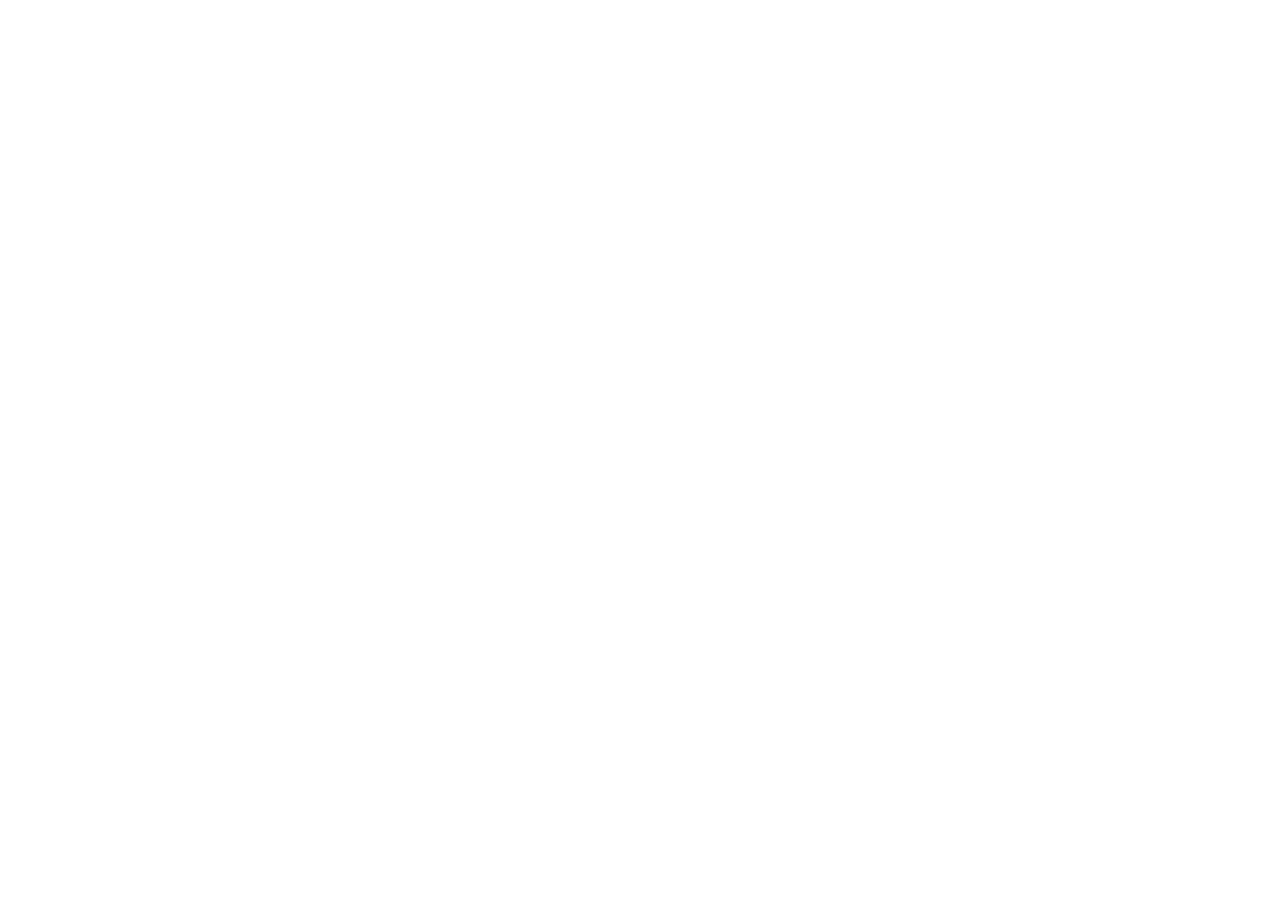
==== index.html @ 93000f50 "init project命令" ====
<!DOCTYPE html>
<html lang="en">
<head>
    <meta charset="UTF-8">
    <meta name="viewport" content="width=device-width, initial-scale=1.0">
    <title>Document</title>
</head>
<body>
    
</body>
</html>
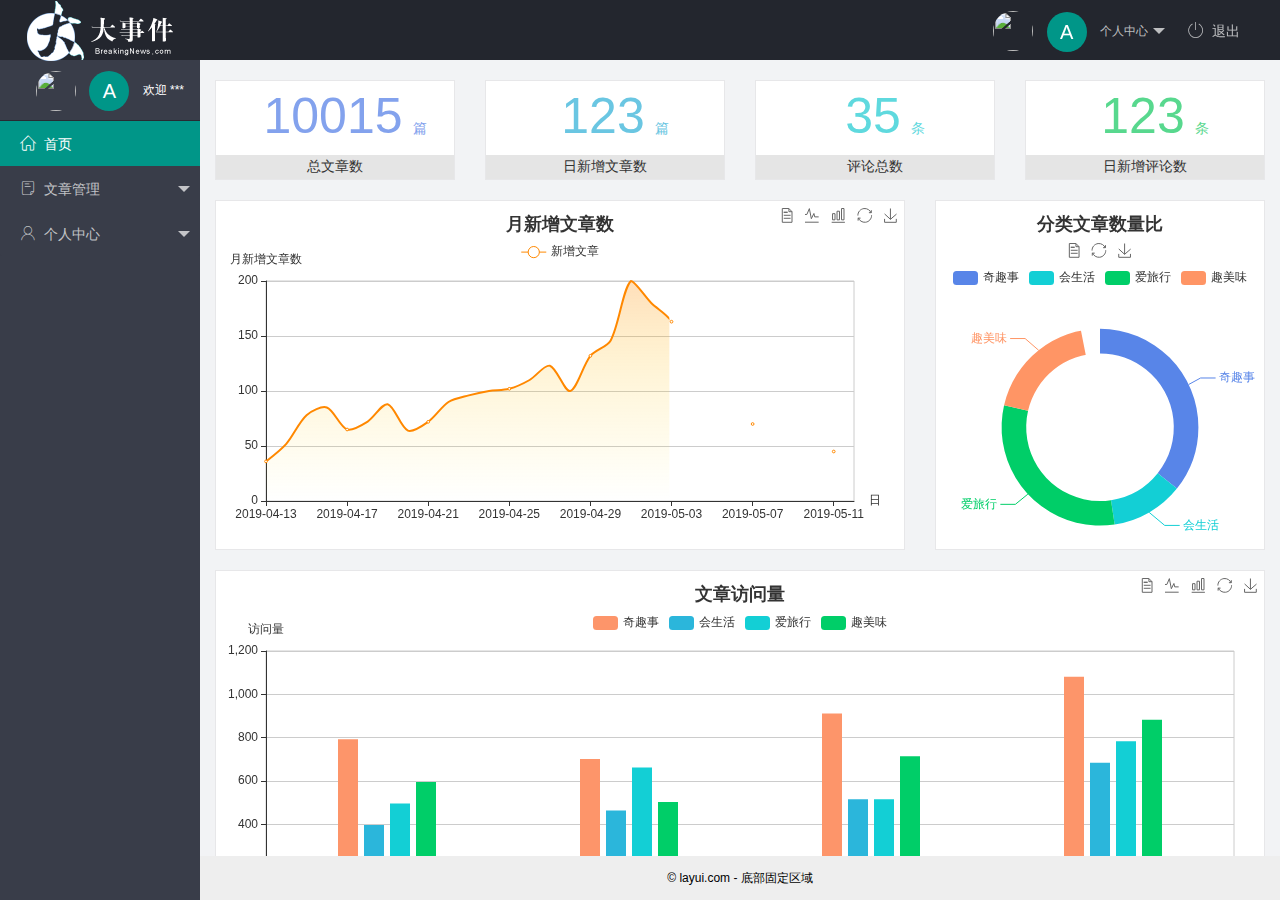
==== commit 076039d3: "更改了login中的jquery引入顺序,完成了后台首页的数据渲染" ====
--- a/index.html
+++ b/index.html
@@ -1,11 +1,94 @@
 <!DOCTYPE html>
 <html lang="en">
+
 <head>
     <meta charset="UTF-8">
     <meta name="viewport" content="width=device-width, initial-scale=1.0">
-    <title>Document</title>
+    <title>后台主页</title>
+    <!-- 导入layui的样式表 -->
+    <link rel="stylesheet" href="/assets/lib/layui/css/layui.css">
+    <!-- 导入字体图标库 -->
+    <link rel="stylesheet" href="/assets/fonts/iconfont.css">
+    <!-- 导入自己的css样式表 -->
+    <link rel="stylesheet" href="/assets/css/index.css">
 </head>
-<body>
-    
+
+<body class="layui-layout-body">
+    <div class="layui-layout layui-layout-admin">
+        <div class="layui-header">
+            <div class="layui-logo">
+                <img src="/assets/images/logo.png" alt="">
+            </div>
+            <!-- 头部区域（可配合layui已有的水平导航） -->
+            <ul class="layui-nav layui-layout-right">
+                <li class="layui-nav-item">
+                    <a href="javascript:;" class="userinfo">
+                        <img src="http://t.cn/RCzsdCq" class="layui-nav-img" >
+                        <span class="text-avatar">A</span>
+                        个人中心
+                    </a>
+                    <dl class="layui-nav-child">
+                        <dd><a href="">基本资料</a></dd>
+                        <dd><a href="">更换头像</a></dd>
+                        <dd><a href="">重置密码</a></dd>
+                    </dl>
+                </li>
+
+                <li class="layui-nav-item"><a href="javascript:;" id="btnLogout"><span class="iconfont icon-tuichu"></span>退出</a></li>
+            </ul>
+        </div>
+
+        <div class="layui-side layui-bg-black">
+            <div class="layui-side-scroll">
+                <div class="userinfo">
+                    <img src="http://t.cn/RCzsdCq" class="layui-nav-img" >
+                    <span class="text-avatar">A</span>  
+                    <span id="welcome">欢迎 ***</span>
+                    
+                </div>
+                <!-- 左侧导航区域（可配合layui已有的垂直导航） -->
+                <ul class="layui-nav layui-nav-tree" lay-filter="test" lay-shrink="all">
+                    <li class="layui-nav-item layui-this">
+                        <a href="/home/dashboard.html" target="fm"><span class="iconfont icon-home"></span>首页</a>
+                    </li>
+                    <li class="layui-nav-item">
+                        <a class="" href="javascript:;"><span class="iconfont icon-16"></span>文章管理</a>
+                        <dl class="layui-nav-child">
+                            <dd><a href="javascript:;"><i class="layui-icon layui-icon-app"></i>文章类别</a></dd>
+                            <dd><a href="javascript:;"><i class="layui-icon layui-icon-app"></i>文章列表</a></dd>
+                            <dd><a href="javascript:;"><i class="layui-icon layui-icon-app"></i>发布文章</a></dd>
+                        </dl>
+                    </li>
+                    <li class="layui-nav-item">
+                        <a href="javascript:;"><span class="iconfont icon-user"></span>个人中心</a>
+                        <dl class="layui-nav-child">
+                            <dd><a href="javascript:;"><i class="layui-icon layui-icon-app"></i>基本资料</a></dd>
+                            <dd><a href="javascript:;"><i class="layui-icon layui-icon-app"></i>更换头像</a></dd>
+                            <dd><a href="javascript:;"><i class="layui-icon layui-icon-app"></i>重置密码</a></dd>
+                        </dl>
+                    </li>
+                </ul>
+            </div>
+        </div>
+
+        <div class="layui-body">
+            <!-- 内容主体区域 -->
+            <iframe name="fm" src="/home/dashboard.html" frameborder="0"></iframe>
+        </div>
+
+        <div class="layui-footer">
+            <!-- 底部固定区域 -->
+            © layui.com - 底部固定区域
+        </div>
+    </div> 
+    <!-- 导入jQuery文件 -->
+    <script src="/assets/lib/jquery.js"></script>
+    <!-- 导入layui.js文件 -->
+    <script src="/assets/lib/layui/layui.all.js"></script>
+    <!-- 导入baseAPI.js -->
+    <script src="/assets/js/baseAPI.js"></script>
+    <!-- 导入自己的js文件 -->
+    <script src="/assets/js/index.js"></script>
 </body>
+
 </html>--- a/assets/lib/layui/css/layui.css
+++ b/assets/lib/layui/css/layui.css
@@ -0,0 +1,2 @@
+/** layui-v2.5.5 MIT License By https://www.layui.com */
+ .layui-inline,img{display:inline-block;vertical-align:middle}h1,h2,h3,h4,h5,h6{font-weight:400}.layui-edge,.layui-header,.layui-inline,.layui-main{position:relative}.layui-body,.layui-edge,.layui-elip{overflow:hidden}.layui-btn,.layui-edge,.layui-inline,img{vertical-align:middle}.layui-btn,.layui-disabled,.layui-icon,.layui-unselect{-moz-user-select:none;-webkit-user-select:none;-ms-user-select:none}.layui-elip,.layui-form-checkbox span,.layui-form-pane .layui-form-label{text-overflow:ellipsis;white-space:nowrap}.layui-breadcrumb,.layui-tree-btnGroup{visibility:hidden}blockquote,body,button,dd,div,dl,dt,form,h1,h2,h3,h4,h5,h6,input,li,ol,p,pre,td,textarea,th,ul{margin:0;padding:0;-webkit-tap-highlight-color:rgba(0,0,0,0)}a:active,a:hover{outline:0}img{border:none}li{list-style:none}table{border-collapse:collapse;border-spacing:0}h4,h5,h6{font-size:100%}button,input,optgroup,option,select,textarea{font-family:inherit;font-size:inherit;font-style:inherit;font-weight:inherit;outline:0}pre{white-space:pre-wrap;white-space:-moz-pre-wrap;white-space:-pre-wrap;white-space:-o-pre-wrap;word-wrap:break-word}body{line-height:24px;font:14px Helvetica Neue,Helvetica,PingFang SC,Tahoma,Arial,sans-serif}hr{height:1px;margin:10px 0;border:0;clear:both}a{color:#333;text-decoration:none}a:hover{color:#777}a cite{font-style:normal;*cursor:pointer}.layui-border-box,.layui-border-box *{box-sizing:border-box}.layui-box,.layui-box *{box-sizing:content-box}.layui-clear{clear:both;*zoom:1}.layui-clear:after{content:'\20';clear:both;*zoom:1;display:block;height:0}.layui-inline{*display:inline;*zoom:1}.layui-edge{display:inline-block;width:0;height:0;border-width:6px;border-style:dashed;border-color:transparent}.layui-edge-top{top:-4px;border-bottom-color:#999;border-bottom-style:solid}.layui-edge-right{border-left-color:#999;border-left-style:solid}.layui-edge-bottom{top:2px;border-top-color:#999;border-top-style:solid}.layui-edge-left{border-right-color:#999;border-right-style:solid}.layui-disabled,.layui-disabled:hover{color:#d2d2d2!important;cursor:not-allowed!important}.layui-circle{border-radius:100%}.layui-show{display:block!important}.layui-hide{display:none!important}@font-face{font-family:layui-icon;src:url(../font/iconfont.eot?v=250);src:url(../font/iconfont.eot?v=250#iefix) format('embedded-opentype'),url(../font/iconfont.woff2?v=250) format('woff2'),url(../font/iconfont.woff?v=250) format('woff'),url(../font/iconfont.ttf?v=250) format('truetype'),url(../font/iconfont.svg?v=250#layui-icon) format('svg')}.layui-icon{font-family:layui-icon!important;font-size:16px;font-style:normal;-webkit-font-smoothing:antialiased;-moz-osx-font-smoothing:grayscale}.layui-icon-reply-fill:before{content:"\e611"}.layui-icon-set-fill:before{content:"\e614"}.layui-icon-menu-fill:before{content:"\e60f"}.layui-icon-search:before{content:"\e615"}.layui-icon-share:before{content:"\e641"}.layui-icon-set-sm:before{content:"\e620"}.layui-icon-engine:before{content:"\e628"}.layui-icon-close:before{content:"\1006"}.layui-icon-close-fill:before{content:"\1007"}.layui-icon-chart-screen:before{content:"\e629"}.layui-icon-star:before{content:"\e600"}.layui-icon-circle-dot:before{content:"\e617"}.layui-icon-chat:before{content:"\e606"}.layui-icon-release:before{content:"\e609"}.layui-icon-list:before{content:"\e60a"}.layui-icon-chart:before{content:"\e62c"}.layui-icon-ok-circle:before{content:"\1005"}.layui-icon-layim-theme:before{content:"\e61b"}.layui-icon-table:before{content:"\e62d"}.layui-icon-right:before{content:"\e602"}.layui-icon-left:before{content:"\e603"}.layui-icon-cart-simple:before{content:"\e698"}.layui-icon-face-cry:before{content:"\e69c"}.layui-icon-face-smile:before{content:"\e6af"}.layui-icon-survey:before{content:"\e6b2"}.layui-icon-tree:before{content:"\e62e"}.layui-icon-upload-circle:before{content:"\e62f"}.layui-icon-add-circle:before{content:"\e61f"}.layui-icon-download-circle:before{content:"\e601"}.layui-icon-templeate-1:before{content:"\e630"}.layui-icon-util:before{content:"\e631"}.layui-icon-face-surprised:before{content:"\e664"}.layui-icon-edit:before{content:"\e642"}.layui-icon-speaker:before{content:"\e645"}.layui-icon-down:before{content:"\e61a"}.layui-icon-file:before{content:"\e621"}.layui-icon-layouts:before{content:"\e632"}.layui-icon-rate-half:before{content:"\e6c9"}.layui-icon-add-circle-fine:before{content:"\e608"}.layui-icon-prev-circle:before{content:"\e633"}.layui-icon-read:before{content:"\e705"}.layui-icon-404:before{content:"\e61c"}.layui-icon-carousel:before{content:"\e634"}.layui-icon-help:before{content:"\e607"}.layui-icon-code-circle:before{content:"\e635"}.layui-icon-water:before{content:"\e636"}.layui-icon-username:before{content:"\e66f"}.layui-icon-find-fill:before{content:"\e670"}.layui-icon-about:before{content:"\e60b"}.layui-icon-location:before{content:"\e715"}.layui-icon-up:before{content:"\e619"}.layui-icon-pause:before{content:"\e651"}.layui-icon-date:before{content:"\e637"}.layui-icon-layim-uploadfile:before{content:"\e61d"}.layui-icon-delete:before{content:"\e640"}.layui-icon-play:before{content:"\e652"}.layui-icon-top:before{content:"\e604"}.layui-icon-friends:before{content:"\e612"}.layui-icon-refresh-3:before{content:"\e9aa"}.layui-icon-ok:before{content:"\e605"}.layui-icon-layer:before{content:"\e638"}.layui-icon-face-smile-fine:before{content:"\e60c"}.layui-icon-dollar:before{content:"\e659"}.layui-icon-group:before{content:"\e613"}.layui-icon-layim-download:before{content:"\e61e"}.layui-icon-picture-fine:before{content:"\e60d"}.layui-icon-link:before{content:"\e64c"}.layui-icon-diamond:before{content:"\e735"}.layui-icon-log:before{content:"\e60e"}.layui-icon-rate-solid:before{content:"\e67a"}.layui-icon-fonts-del:before{content:"\e64f"}.layui-icon-unlink:before{content:"\e64d"}.layui-icon-fonts-clear:before{content:"\e639"}.layui-icon-triangle-r:before{content:"\e623"}.layui-icon-circle:before{content:"\e63f"}.layui-icon-radio:before{content:"\e643"}.layui-icon-align-center:before{content:"\e647"}.layui-icon-align-right:before{content:"\e648"}.layui-icon-align-left:before{content:"\e649"}.layui-icon-loading-1:before{content:"\e63e"}.layui-icon-return:before{content:"\e65c"}.layui-icon-fonts-strong:before{content:"\e62b"}.layui-icon-upload:before{content:"\e67c"}.layui-icon-dialogue:before{content:"\e63a"}.layui-icon-video:before{content:"\e6ed"}.layui-icon-headset:before{content:"\e6fc"}.layui-icon-cellphone-fine:before{content:"\e63b"}.layui-icon-add-1:before{content:"\e654"}.layui-icon-face-smile-b:before{content:"\e650"}.layui-icon-fonts-html:before{content:"\e64b"}.layui-icon-form:before{content:"\e63c"}.layui-icon-cart:before{content:"\e657"}.layui-icon-camera-fill:before{content:"\e65d"}.layui-icon-tabs:before{content:"\e62a"}.layui-icon-fonts-code:before{content:"\e64e"}.layui-icon-fire:before{content:"\e756"}.layui-icon-set:before{content:"\e716"}.layui-icon-fonts-u:before{content:"\e646"}.layui-icon-triangle-d:before{content:"\e625"}.layui-icon-tips:before{content:"\e702"}.layui-icon-picture:before{content:"\e64a"}.layui-icon-more-vertical:before{content:"\e671"}.layui-icon-flag:before{content:"\e66c"}.layui-icon-loading:before{content:"\e63d"}.layui-icon-fonts-i:before{content:"\e644"}.layui-icon-refresh-1:before{content:"\e666"}.layui-icon-rmb:before{content:"\e65e"}.layui-icon-home:before{content:"\e68e"}.layui-icon-user:before{content:"\e770"}.layui-icon-notice:before{content:"\e667"}.layui-icon-login-weibo:before{content:"\e675"}.layui-icon-voice:before{content:"\e688"}.layui-icon-upload-drag:before{content:"\e681"}.layui-icon-login-qq:before{content:"\e676"}.layui-icon-snowflake:before{content:"\e6b1"}.layui-icon-file-b:before{content:"\e655"}.layui-icon-template:before{content:"\e663"}.layui-icon-auz:before{content:"\e672"}.layui-icon-console:before{content:"\e665"}.layui-icon-app:before{content:"\e653"}.layui-icon-prev:before{content:"\e65a"}.layui-icon-website:before{content:"\e7ae"}.layui-icon-next:before{content:"\e65b"}.layui-icon-component:before{content:"\e857"}.layui-icon-more:before{content:"\e65f"}.layui-icon-login-wechat:before{content:"\e677"}.layui-icon-shrink-right:before{content:"\e668"}.layui-icon-spread-left:before{content:"\e66b"}.layui-icon-camera:before{content:"\e660"}.layui-icon-note:before{content:"\e66e"}.layui-icon-refresh:before{content:"\e669"}.layui-icon-female:before{content:"\e661"}.layui-icon-male:before{content:"\e662"}.layui-icon-password:before{content:"\e673"}.layui-icon-senior:before{content:"\e674"}.layui-icon-theme:before{content:"\e66a"}.layui-icon-tread:before{content:"\e6c5"}.layui-icon-praise:before{content:"\e6c6"}.layui-icon-star-fill:before{content:"\e658"}.layui-icon-rate:before{content:"\e67b"}.layui-icon-template-1:before{content:"\e656"}.layui-icon-vercode:before{content:"\e679"}.layui-icon-cellphone:before{content:"\e678"}.layui-icon-screen-full:before{content:"\e622"}.layui-icon-screen-restore:before{content:"\e758"}.layui-icon-cols:before{content:"\e610"}.layui-icon-export:before{content:"\e67d"}.layui-icon-print:before{content:"\e66d"}.layui-icon-slider:before{content:"\e714"}.layui-icon-addition:before{content:"\e624"}.layui-icon-subtraction:before{content:"\e67e"}.layui-icon-service:before{content:"\e626"}.layui-icon-transfer:before{content:"\e691"}.layui-main{width:1140px;margin:0 auto}.layui-header{z-index:1000;height:60px}.layui-header a:hover{transition:all .5s;-webkit-transition:all .5s}.layui-side{position:fixed;left:0;top:0;bottom:0;z-index:999;width:200px;overflow-x:hidden}.layui-side-scroll{position:relative;width:220px;height:100%;overflow-x:hidden}.layui-body{position:absolute;left:200px;right:0;top:0;bottom:0;z-index:998;width:auto;overflow-y:auto;box-sizing:border-box}.layui-layout-body{overflow:hidden}.layui-layout-admin .layui-header{background-color:#23262E}.layui-layout-admin .layui-side{top:60px;width:200px;overflow-x:hidden}.layui-layout-admin .layui-body{position:fixed;top:60px;bottom:44px}.layui-layout-admin .layui-main{width:auto;margin:0 15px}.layui-layout-admin .layui-footer{position:fixed;left:200px;right:0;bottom:0;height:44px;line-height:44px;padding:0 15px;background-color:#eee}.layui-layout-admin .layui-logo{position:absolute;left:0;top:0;width:200px;height:100%;line-height:60px;text-align:center;color:#009688;font-size:16px}.layui-layout-admin .layui-header .layui-nav{background:0 0}.layui-layout-left{position:absolute!important;left:200px;top:0}.layui-layout-right{position:absolute!important;right:0;top:0}.layui-container{position:relative;margin:0 auto;padding:0 15px;box-sizing:border-box}.layui-fluid{position:relative;margin:0 auto;padding:0 15px}.layui-row:after,.layui-row:before{content:'';display:block;clear:both}.layui-col-lg1,.layui-col-lg10,.layui-col-lg11,.layui-col-lg12,.layui-col-lg2,.layui-col-lg3,.layui-col-lg4,.layui-col-lg5,.layui-col-lg6,.layui-col-lg7,.layui-col-lg8,.layui-col-lg9,.layui-col-md1,.layui-col-md10,.layui-col-md11,.layui-col-md12,.layui-col-md2,.layui-col-md3,.layui-col-md4,.layui-col-md5,.layui-col-md6,.layui-col-md7,.layui-col-md8,.layui-col-md9,.layui-col-sm1,.layui-col-sm10,.layui-col-sm11,.layui-col-sm12,.layui-col-sm2,.layui-col-sm3,.layui-col-sm4,.layui-col-sm5,.layui-col-sm6,.layui-col-sm7,.layui-col-sm8,.layui-col-sm9,.layui-col-xs1,.layui-col-xs10,.layui-col-xs11,.layui-col-xs12,.layui-col-xs2,.layui-col-xs3,.layui-col-xs4,.layui-col-xs5,.layui-col-xs6,.layui-col-xs7,.layui-col-xs8,.layui-col-xs9{position:relative;display:block;box-sizing:border-box}.layui-col-xs1,.layui-col-xs10,.layui-col-xs11,.layui-col-xs12,.layui-col-xs2,.layui-col-xs3,.layui-col-xs4,.layui-col-xs5,.layui-col-xs6,.layui-col-xs7,.layui-col-xs8,.layui-col-xs9{float:left}.layui-col-xs1{width:8.33333333%}.layui-col-xs2{width:16.66666667%}.layui-col-xs3{width:25%}.layui-col-xs4{width:33.33333333%}.layui-col-xs5{width:41.66666667%}.layui-col-xs6{width:50%}.layui-col-xs7{width:58.33333333%}.layui-col-xs8{width:66.66666667%}.layui-col-xs9{width:75%}.layui-col-xs10{width:83.33333333%}.layui-col-xs11{width:91.66666667%}.layui-col-xs12{width:100%}.layui-col-xs-offset1{margin-left:8.33333333%}.layui-col-xs-offset2{margin-left:16.66666667%}.layui-col-xs-offset3{margin-left:25%}.layui-col-xs-offset4{margin-left:33.33333333%}.layui-col-xs-offset5{margin-left:41.66666667%}.layui-col-xs-offset6{margin-left:50%}.layui-col-xs-offset7{margin-left:58.33333333%}.layui-col-xs-offset8{margin-left:66.66666667%}.layui-col-xs-offset9{margin-left:75%}.layui-col-xs-offset10{margin-left:83.33333333%}.layui-col-xs-offset11{margin-left:91.66666667%}.layui-col-xs-offset12{margin-left:100%}@media screen and (max-width:768px){.layui-hide-xs{display:none!important}.layui-show-xs-block{display:block!important}.layui-show-xs-inline{display:inline!important}.layui-show-xs-inline-block{display:inline-block!important}}@media screen and (min-width:768px){.layui-container{width:750px}.layui-hide-sm{display:none!important}.layui-show-sm-block{display:block!important}.layui-show-sm-inline{display:inline!important}.layui-show-sm-inline-block{display:inline-block!important}.layui-col-sm1,.layui-col-sm10,.layui-col-sm11,.layui-col-sm12,.layui-col-sm2,.layui-col-sm3,.layui-col-sm4,.layui-col-sm5,.layui-col-sm6,.layui-col-sm7,.layui-col-sm8,.layui-col-sm9{float:left}.layui-col-sm1{width:8.33333333%}.layui-col-sm2{width:16.66666667%}.layui-col-sm3{width:25%}.layui-col-sm4{width:33.33333333%}.layui-col-sm5{width:41.66666667%}.layui-col-sm6{width:50%}.layui-col-sm7{width:58.33333333%}.layui-col-sm8{width:66.66666667%}.layui-col-sm9{width:75%}.layui-col-sm10{width:83.33333333%}.layui-col-sm11{width:91.66666667%}.layui-col-sm12{width:100%}.layui-col-sm-offset1{margin-left:8.33333333%}.layui-col-sm-offset2{margin-left:16.66666667%}.layui-col-sm-offset3{margin-left:25%}.layui-col-sm-offset4{margin-left:33.33333333%}.layui-col-sm-offset5{margin-left:41.66666667%}.layui-col-sm-offset6{margin-left:50%}.layui-col-sm-offset7{margin-left:58.33333333%}.layui-col-sm-offset8{margin-left:66.66666667%}.layui-col-sm-offset9{margin-left:75%}.layui-col-sm-offset10{margin-left:83.33333333%}.layui-col-sm-offset11{margin-left:91.66666667%}.layui-col-sm-offset12{margin-left:100%}}@media screen and (min-width:992px){.layui-container{width:970px}.layui-hide-md{display:none!important}.layui-show-md-block{display:block!important}.layui-show-md-inline{display:inline!important}.layui-show-md-inline-block{display:inline-block!important}.layui-col-md1,.layui-col-md10,.layui-col-md11,.layui-col-md12,.layui-col-md2,.layui-col-md3,.layui-col-md4,.layui-col-md5,.layui-col-md6,.layui-col-md7,.layui-col-md8,.layui-col-md9{float:left}.layui-col-md1{width:8.33333333%}.layui-col-md2{width:16.66666667%}.layui-col-md3{width:25%}.layui-col-md4{width:33.33333333%}.layui-col-md5{width:41.66666667%}.layui-col-md6{width:50%}.layui-col-md7{width:58.33333333%}.layui-col-md8{width:66.66666667%}.layui-col-md9{width:75%}.layui-col-md10{width:83.33333333%}.layui-col-md11{width:91.66666667%}.layui-col-md12{width:100%}.layui-col-md-offset1{margin-left:8.33333333%}.layui-col-md-offset2{margin-left:16.66666667%}.layui-col-md-offset3{margin-left:25%}.layui-col-md-offset4{margin-left:33.33333333%}.layui-col-md-offset5{margin-left:41.66666667%}.layui-col-md-offset6{margin-left:50%}.layui-col-md-offset7{margin-left:58.33333333%}.layui-col-md-offset8{margin-left:66.66666667%}.layui-col-md-offset9{margin-left:75%}.layui-col-md-offset10{margin-left:83.33333333%}.layui-col-md-offset11{margin-left:91.66666667%}.layui-col-md-offset12{margin-left:100%}}@media screen and (min-width:1200px){.layui-container{width:1170px}.layui-hide-lg{display:none!important}.layui-show-lg-block{display:block!important}.layui-show-lg-inline{display:inline!important}.layui-show-lg-inline-block{display:inline-block!important}.layui-col-lg1,.layui-col-lg10,.layui-col-lg11,.layui-col-lg12,.layui-col-lg2,.layui-col-lg3,.layui-col-lg4,.layui-col-lg5,.layui-col-lg6,.layui-col-lg7,.layui-col-lg8,.layui-col-lg9{float:left}.layui-col-lg1{width:8.33333333%}.layui-col-lg2{width:16.66666667%}.layui-col-lg3{width:25%}.layui-col-lg4{width:33.33333333%}.layui-col-lg5{width:41.66666667%}.layui-col-lg6{width:50%}.layui-col-lg7{width:58.33333333%}.layui-col-lg8{width:66.66666667%}.layui-col-lg9{width:75%}.layui-col-lg10{width:83.33333333%}.layui-col-lg11{width:91.66666667%}.layui-col-lg12{width:100%}.layui-col-lg-offset1{margin-left:8.33333333%}.layui-col-lg-offset2{margin-left:16.66666667%}.layui-col-lg-offset3{margin-left:25%}.layui-col-lg-offset4{margin-left:33.33333333%}.layui-col-lg-offset5{margin-left:41.66666667%}.layui-col-lg-offset6{margin-left:50%}.layui-col-lg-offset7{margin-left:58.33333333%}.layui-col-lg-offset8{margin-left:66.66666667%}.layui-col-lg-offset9{margin-left:75%}.layui-col-lg-offset10{margin-left:83.33333333%}.layui-col-lg-offset11{margin-left:91.66666667%}.layui-col-lg-offset12{margin-left:100%}}.layui-col-space1{margin:-.5px}.layui-col-space1>*{padding:.5px}.layui-col-space3{margin:-1.5px}.layui-col-space3>*{padding:1.5px}.layui-col-space5{margin:-2.5px}.layui-col-space5>*{padding:2.5px}.layui-col-space8{margin:-3.5px}.layui-col-space8>*{padding:3.5px}.layui-col-space10{margin:-5px}.layui-col-space10>*{padding:5px}.layui-col-space12{margin:-6px}.layui-col-space12>*{padding:6px}.layui-col-space15{margin:-7.5px}.layui-col-space15>*{padding:7.5px}.layui-col-space18{margin:-9px}.layui-col-space18>*{padding:9px}.layui-col-space20{margin:-10px}.layui-col-space20>*{padding:10px}.layui-col-space22{margin:-11px}.layui-col-space22>*{padding:11px}.layui-col-space25{margin:-12.5px}.layui-col-space25>*{padding:12.5px}.layui-col-space30{margin:-15px}.layui-col-space30>*{padding:15px}.layui-btn,.layui-input,.layui-select,.layui-textarea,.layui-upload-button{outline:0;-webkit-appearance:none;transition:all .3s;-webkit-transition:all .3s;box-sizing:border-box}.layui-elem-quote{margin-bottom:10px;padding:15px;line-height:22px;border-left:5px solid #009688;border-radius:0 2px 2px 0;background-color:#f2f2f2}.layui-quote-nm{border-style:solid;border-width:1px 1px 1px 5px;background:0 0}.layui-elem-field{margin-bottom:10px;padding:0;border-width:1px;border-style:solid}.layui-elem-field legend{margin-left:20px;padding:0 10px;font-size:20px;font-weight:300}.layui-field-title{margin:10px 0 20px;border-width:1px 0 0}.layui-field-box{padding:10px 15px}.layui-field-title .layui-field-box{padding:10px 0}.layui-progress{position:relative;height:6px;border-radius:20px;background-color:#e2e2e2}.layui-progress-bar{position:absolute;left:0;top:0;width:0;max-width:100%;height:6px;border-radius:20px;text-align:right;background-color:#5FB878;transition:all .3s;-webkit-transition:all .3s}.layui-progress-big,.layui-progress-big .layui-progress-bar{height:18px;line-height:18px}.layui-progress-text{position:relative;top:-20px;line-height:18px;font-size:12px;color:#666}.layui-progress-big .layui-progress-text{position:static;padding:0 10px;color:#fff}.layui-collapse{border-width:1px;border-style:solid;border-radius:2px}.layui-colla-content,.layui-colla-item{border-top-width:1px;border-top-style:solid}.layui-colla-item:first-child{border-top:none}.layui-colla-title{position:relative;height:42px;line-height:42px;padding:0 15px 0 35px;color:#333;background-color:#f2f2f2;cursor:pointer;font-size:14px;overflow:hidden}.layui-colla-content{display:none;padding:10px 15px;line-height:22px;color:#666}.layui-colla-icon{position:absolute;left:15px;top:0;font-size:14px}.layui-card{margin-bottom:15px;border-radius:2px;background-color:#fff;box-shadow:0 1px 2px 0 rgba(0,0,0,.05)}.layui-card:last-child{margin-bottom:0}.layui-card-header{position:relative;height:42px;line-height:42px;padding:0 15px;border-bottom:1px solid #f6f6f6;color:#333;border-radius:2px 2px 0 0;font-size:14px}.layui-bg-black,.layui-bg-blue,.layui-bg-cyan,.layui-bg-green,.layui-bg-orange,.layui-bg-red{color:#fff!important}.layui-card-body{position:relative;padding:10px 15px;line-height:24px}.layui-card-body[pad15]{padding:15px}.layui-card-body[pad20]{padding:20px}.layui-card-body .layui-table{margin:5px 0}.layui-card .layui-tab{margin:0}.layui-panel-window{position:relative;padding:15px;border-radius:0;border-top:5px solid #E6E6E6;background-color:#fff}.layui-auxiliar-moving{position:fixed;left:0;right:0;top:0;bottom:0;width:100%;height:100%;background:0 0;z-index:9999999999}.layui-form-label,.layui-form-mid,.layui-form-select,.layui-input-block,.layui-input-inline,.layui-textarea{position:relative}.layui-bg-red{background-color:#FF5722!important}.layui-bg-orange{background-color:#FFB800!important}.layui-bg-green{background-color:#009688!important}.layui-bg-cyan{background-color:#2F4056!important}.layui-bg-blue{background-color:#1E9FFF!important}.layui-bg-black{background-color:#393D49!important}.layui-bg-gray{background-color:#eee!important;color:#666!important}.layui-badge-rim,.layui-colla-content,.layui-colla-item,.layui-collapse,.layui-elem-field,.layui-form-pane .layui-form-item[pane],.layui-form-pane .layui-form-label,.layui-input,.layui-layedit,.layui-layedit-tool,.layui-quote-nm,.layui-select,.layui-tab-bar,.layui-tab-card,.layui-tab-title,.layui-tab-title .layui-this:after,.layui-textarea{border-color:#e6e6e6}.layui-timeline-item:before,hr{background-color:#e6e6e6}.layui-text{line-height:22px;font-size:14px;color:#666}.layui-text h1,.layui-text h2,.layui-text h3{font-weight:500;color:#333}.layui-text h1{font-size:30px}.layui-text h2{font-size:24px}.layui-text h3{font-size:18px}.layui-text a:not(.layui-btn){color:#01AAED}.layui-text a:not(.layui-btn):hover{text-decoration:underline}.layui-text ul{padding:5px 0 5px 15px}.layui-text ul li{margin-top:5px;list-style-type:disc}.layui-text em,.layui-word-aux{color:#999!important;padding:0 5px!important}.layui-btn{display:inline-block;height:38px;line-height:38px;padding:0 18px;background-color:#009688;color:#fff;white-space:nowrap;text-align:center;font-size:14px;border:none;border-radius:2px;cursor:pointer}.layui-btn:hover{opacity:.8;filter:alpha(opacity=80);color:#fff}.layui-btn:active{opacity:1;filter:alpha(opacity=100)}.layui-btn+.layui-btn{margin-left:10px}.layui-btn-container{font-size:0}.layui-btn-container .layui-btn{margin-right:10px;margin-bottom:10px}.layui-btn-container .layui-btn+.layui-btn{margin-left:0}.layui-table .layui-btn-container .layui-btn{margin-bottom:9px}.layui-btn-radius{border-radius:100px}.layui-btn .layui-icon{margin-right:3px;font-size:18px;vertical-align:bottom;vertical-align:middle\9}.layui-btn-primary{border:1px solid #C9C9C9;background-color:#fff;color:#555}.layui-btn-primary:hover{border-color:#009688;color:#333}.layui-btn-normal{background-color:#1E9FFF}.layui-btn-warm{background-color:#FFB800}.layui-btn-danger{background-color:#FF5722}.layui-btn-checked{background-color:#5FB878}.layui-btn-disabled,.layui-btn-disabled:active,.layui-btn-disabled:hover{border:1px solid #e6e6e6;background-color:#FBFBFB;color:#C9C9C9;cursor:not-allowed;opacity:1}.layui-btn-lg{height:44px;line-height:44px;padding:0 25px;font-size:16px}.layui-btn-sm{height:30px;line-height:30px;padding:0 10px;font-size:12px}.layui-btn-sm i{font-size:16px!important}.layui-btn-xs{height:22px;line-height:22px;padding:0 5px;font-size:12px}.layui-btn-xs i{font-size:14px!important}.layui-btn-group{display:inline-block;vertical-align:middle;font-size:0}.layui-btn-group .layui-btn{margin-left:0!important;margin-right:0!important;border-left:1px solid rgba(255,255,255,.5);border-radius:0}.layui-btn-group .layui-btn-primary{border-left:none}.layui-btn-group .layui-btn-primary:hover{border-color:#C9C9C9;color:#009688}.layui-btn-group .layui-btn:first-child{border-left:none;border-radius:2px 0 0 2px}.layui-btn-group .layui-btn-primary:first-child{border-left:1px solid #c9c9c9}.layui-btn-group .layui-btn:last-child{border-radius:0 2px 2px 0}.layui-btn-group .layui-btn+.layui-btn{margin-left:0}.layui-btn-group+.layui-btn-group{margin-left:10px}.layui-btn-fluid{width:100%}.layui-input,.layui-select,.layui-textarea{height:38px;line-height:1.3;line-height:38px\9;border-width:1px;border-style:solid;background-color:#fff;border-radius:2px}.layui-input::-webkit-input-placeholder,.layui-select::-webkit-input-placeholder,.layui-textarea::-webkit-input-placeholder{line-height:1.3}.layui-input,.layui-textarea{display:block;width:100%;padding-left:10px}.layui-input:hover,.layui-textarea:hover{border-color:#D2D2D2!important}.layui-input:focus,.layui-textarea:focus{border-color:#C9C9C9!important}.layui-textarea{min-height:100px;height:auto;line-height:20px;padding:6px 10px;resize:vertical}.layui-select{padding:0 10px}.layui-form input[type=checkbox],.layui-form input[type=radio],.layui-form select{display:none}.layui-form [lay-ignore]{display:initial}.layui-form-item{margin-bottom:15px;clear:both;*zoom:1}.layui-form-item:after{content:'\20';clear:both;*zoom:1;display:block;height:0}.layui-form-label{float:left;display:block;padding:9px 15px;width:80px;font-weight:400;line-height:20px;text-align:right}.layui-form-label-col{display:block;float:none;padding:9px 0;line-height:20px;text-align:left}.layui-form-item .layui-inline{margin-bottom:5px;margin-right:10px}.layui-input-block{margin-left:110px;min-height:36px}.layui-input-inline{display:inline-block;vertical-align:middle}.layui-form-item .layui-input-inline{float:left;width:190px;margin-right:10px}.layui-form-text .layui-input-inline{width:auto}.layui-form-mid{float:left;display:block;padding:9px 0!important;line-height:20px;margin-right:10px}.layui-form-danger+.layui-form-select .layui-input,.layui-form-danger:focus{border-color:#FF5722!important}.layui-form-select .layui-input{padding-right:30px;cursor:pointer}.layui-form-select .layui-edge{position:absolute;right:10px;top:50%;margin-top:-3px;cursor:pointer;border-width:6px;border-top-color:#c2c2c2;border-top-style:solid;transition:all .3s;-webkit-transition:all .3s}.layui-form-select dl{display:none;position:absolute;left:0;top:42px;padding:5px 0;z-index:899;min-width:100%;border:1px solid #d2d2d2;max-height:300px;overflow-y:auto;background-color:#fff;border-radius:2px;box-shadow:0 2px 4px rgba(0,0,0,.12);box-sizing:border-box}.layui-form-select dl dd,.layui-form-select dl dt{padding:0 10px;line-height:36px;white-space:nowrap;overflow:hidden;text-overflow:ellipsis}.layui-form-select dl dt{font-size:12px;color:#999}.layui-form-select dl dd{cursor:pointer}.layui-form-select dl dd:hover{background-color:#f2f2f2;-webkit-transition:.5s all;transition:.5s all}.layui-form-select .layui-select-group dd{padding-left:20px}.layui-form-select dl dd.layui-select-tips{padding-left:10px!important;color:#999}.layui-form-select dl dd.layui-this{background-color:#5FB878;color:#fff}.layui-form-checkbox,.layui-form-select dl dd.layui-disabled{background-color:#fff}.layui-form-selected dl{display:block}.layui-form-checkbox,.layui-form-checkbox *,.layui-form-switch{display:inline-block;vertical-align:middle}.layui-form-selected .layui-edge{margin-top:-9px;-webkit-transform:rotate(180deg);transform:rotate(180deg);margin-top:-3px\9}:root .layui-form-selected .layui-edge{margin-top:-9px\0/IE9}.layui-form-selectup dl{top:auto;bottom:42px}.layui-select-none{margin:5px 0;text-align:center;color:#999}.layui-select-disabled .layui-disabled{border-color:#eee!important}.layui-select-disabled .layui-edge{border-top-color:#d2d2d2}.layui-form-checkbox{position:relative;height:30px;line-height:30px;margin-right:10px;padding-right:30px;cursor:pointer;font-size:0;-webkit-transition:.1s linear;transition:.1s linear;box-sizing:border-box}.layui-form-checkbox span{padding:0 10px;height:100%;font-size:14px;border-radius:2px 0 0 2px;background-color:#d2d2d2;color:#fff;overflow:hidden}.layui-form-checkbox:hover span{background-color:#c2c2c2}.layui-form-checkbox i{position:absolute;right:0;top:0;width:30px;height:28px;border:1px solid #d2d2d2;border-left:none;border-radius:0 2px 2px 0;color:#fff;font-size:20px;text-align:center}.layui-form-checkbox:hover i{border-color:#c2c2c2;color:#c2c2c2}.layui-form-checked,.layui-form-checked:hover{border-color:#5FB878}.layui-form-checked span,.layui-form-checked:hover span{background-color:#5FB878}.layui-form-checked i,.layui-form-checked:hover i{color:#5FB878}.layui-form-item .layui-form-checkbox{margin-top:4px}.layui-form-checkbox[lay-skin=primary]{height:auto!important;line-height:normal!important;min-width:18px;min-height:18px;border:none!important;margin-right:0;padding-left:28px;padding-right:0;background:0 0}.layui-form-checkbox[lay-skin=primary] span{padding-left:0;padding-right:15px;line-height:18px;background:0 0;color:#666}.layui-form-checkbox[lay-skin=primary] i{right:auto;left:0;width:16px;height:16px;line-height:16px;border:1px solid #d2d2d2;font-size:12px;border-radius:2px;background-color:#fff;-webkit-transition:.1s linear;transition:.1s linear}.layui-form-checkbox[lay-skin=primary]:hover i{border-color:#5FB878;color:#fff}.layui-form-checked[lay-skin=primary] i{border-color:#5FB878!important;background-color:#5FB878;color:#fff}.layui-checkbox-disbaled[lay-skin=primary] span{background:0 0!important;color:#c2c2c2}.layui-checkbox-disbaled[lay-skin=primary]:hover i{border-color:#d2d2d2}.layui-form-item .layui-form-checkbox[lay-skin=primary]{margin-top:10px}.layui-form-switch{position:relative;height:22px;line-height:22px;min-width:35px;padding:0 5px;margin-top:8px;border:1px solid #d2d2d2;border-radius:20px;cursor:pointer;background-color:#fff;-webkit-transition:.1s linear;transition:.1s linear}.layui-form-switch i{position:absolute;left:5px;top:3px;width:16px;height:16px;border-radius:20px;background-color:#d2d2d2;-webkit-transition:.1s linear;transition:.1s linear}.layui-form-switch em{position:relative;top:0;width:25px;margin-left:21px;padding:0!important;text-align:center!important;color:#999!important;font-style:normal!important;font-size:12px}.layui-form-onswitch{border-color:#5FB878;background-color:#5FB878}.layui-checkbox-disbaled,.layui-checkbox-disbaled i{border-color:#e2e2e2!important}.layui-form-onswitch i{left:100%;margin-left:-21px;background-color:#fff}.layui-form-onswitch em{margin-left:5px;margin-right:21px;color:#fff!important}.layui-checkbox-disbaled span{background-color:#e2e2e2!important}.layui-checkbox-disbaled:hover i{color:#fff!important}[lay-radio]{display:none}.layui-form-radio,.layui-form-radio *{display:inline-block;vertical-align:middle}.layui-form-radio{line-height:28px;margin:6px 10px 0 0;padding-right:10px;cursor:pointer;font-size:0}.layui-form-radio *{font-size:14px}.layui-form-radio>i{margin-right:8px;font-size:22px;color:#c2c2c2}.layui-form-radio>i:hover,.layui-form-radioed>i{color:#5FB878}.layui-radio-disbaled>i{color:#e2e2e2!important}.layui-form-pane .layui-form-label{width:110px;padding:8px 15px;height:38px;line-height:20px;border-width:1px;border-style:solid;border-radius:2px 0 0 2px;text-align:center;background-color:#FBFBFB;overflow:hidden;box-sizing:border-box}.layui-form-pane .layui-input-inline{margin-left:-1px}.layui-form-pane .layui-input-block{margin-left:110px;left:-1px}.layui-form-pane .layui-input{border-radius:0 2px 2px 0}.layui-form-pane .layui-form-text .layui-form-label{float:none;width:100%;border-radius:2px;box-sizing:border-box;text-align:left}.layui-form-pane .layui-form-text .layui-input-inline{display:block;margin:0;top:-1px;clear:both}.layui-form-pane .layui-form-text .layui-input-block{margin:0;left:0;top:-1px}.layui-form-pane .layui-form-text .layui-textarea{min-height:100px;border-radius:0 0 2px 2px}.layui-form-pane .layui-form-checkbox{margin:4px 0 4px 10px}.layui-form-pane .layui-form-radio,.layui-form-pane .layui-form-switch{margin-top:6px;margin-left:10px}.layui-form-pane .layui-form-item[pane]{position:relative;border-width:1px;border-style:solid}.layui-form-pane .layui-form-item[pane] .layui-form-label{position:absolute;left:0;top:0;height:100%;border-width:0 1px 0 0}.layui-form-pane .layui-form-item[pane] .layui-input-inline{margin-left:110px}@media screen and (max-width:450px){.layui-form-item .layui-form-label{text-overflow:ellipsis;overflow:hidden;white-space:nowrap}.layui-form-item .layui-inline{display:block;margin-right:0;margin-bottom:20px;clear:both}.layui-form-item .layui-inline:after{content:'\20';clear:both;display:block;height:0}.layui-form-item .layui-input-inline{display:block;float:none;left:-3px;width:auto;margin:0 0 10px 112px}.layui-form-item .layui-input-inline+.layui-form-mid{margin-left:110px;top:-5px;padding:0}.layui-form-item .layui-form-checkbox{margin-right:5px;margin-bottom:5px}}.layui-layedit{border-width:1px;border-style:solid;border-radius:2px}.layui-layedit-tool{padding:3px 5px;border-bottom-width:1px;border-bottom-style:solid;font-size:0}.layedit-tool-fixed{position:fixed;top:0;border-top:1px solid #e2e2e2}.layui-layedit-tool .layedit-tool-mid,.layui-layedit-tool .layui-icon{display:inline-block;vertical-align:middle;text-align:center;font-size:14px}.layui-layedit-tool .layui-icon{position:relative;width:32px;height:30px;line-height:30px;margin:3px 5px;color:#777;cursor:pointer;border-radius:2px}.layui-layedit-tool .layui-icon:hover{color:#393D49}.layui-layedit-tool .layui-icon:active{color:#000}.layui-layedit-tool .layedit-tool-active{background-color:#e2e2e2;color:#000}.layui-layedit-tool .layui-disabled,.layui-layedit-tool .layui-disabled:hover{color:#d2d2d2;cursor:not-allowed}.layui-layedit-tool .layedit-tool-mid{width:1px;height:18px;margin:0 10px;background-color:#d2d2d2}.layedit-tool-html{width:50px!important;font-size:30px!important}.layedit-tool-b,.layedit-tool-code,.layedit-tool-help{font-size:16px!important}.layedit-tool-d,.layedit-tool-face,.layedit-tool-image,.layedit-tool-unlink{font-size:18px!important}.layedit-tool-image input{position:absolute;font-size:0;left:0;top:0;width:100%;height:100%;opacity:.01;filter:Alpha(opacity=1);cursor:pointer}.layui-layedit-iframe iframe{display:block;width:100%}#LAY_layedit_code{overflow:hidden}.layui-laypage{display:inline-block;*display:inline;*zoom:1;vertical-align:middle;margin:10px 0;font-size:0}.layui-laypage>a:first-child,.layui-laypage>a:first-child em{border-radius:2px 0 0 2px}.layui-laypage>a:last-child,.layui-laypage>a:last-child em{border-radius:0 2px 2px 0}.layui-laypage>:first-child{margin-left:0!important}.layui-laypage>:last-child{margin-right:0!important}.layui-laypage a,.layui-laypage button,.layui-laypage input,.layui-laypage select,.layui-laypage span{border:1px solid #e2e2e2}.layui-laypage a,.layui-laypage span{display:inline-block;*display:inline;*zoom:1;vertical-align:middle;padding:0 15px;height:28px;line-height:28px;margin:0 -1px 5px 0;background-color:#fff;color:#333;font-size:12px}.layui-flow-more a *,.layui-laypage input,.layui-table-view select[lay-ignore]{display:inline-block}.layui-laypage a:hover{color:#009688}.layui-laypage em{font-style:normal}.layui-laypage .layui-laypage-spr{color:#999;font-weight:700}.layui-laypage a{text-decoration:none}.layui-laypage .layui-laypage-curr{position:relative}.layui-laypage .layui-laypage-curr em{position:relative;color:#fff}.layui-laypage .layui-laypage-curr .layui-laypage-em{position:absolute;left:-1px;top:-1px;padding:1px;width:100%;height:100%;background-color:#009688}.layui-laypage-em{border-radius:2px}.layui-laypage-next em,.layui-laypage-prev em{font-family:Sim sun;font-size:16px}.layui-laypage .layui-laypage-count,.layui-laypage .layui-laypage-limits,.layui-laypage .layui-laypage-refresh,.layui-laypage .layui-laypage-skip{margin-left:10px;margin-right:10px;padding:0;border:none}.layui-laypage .layui-laypage-limits,.layui-laypage .layui-laypage-refresh{vertical-align:top}.layui-laypage .layui-laypage-refresh i{font-size:18px;cursor:pointer}.layui-laypage select{height:22px;padding:3px;border-radius:2px;cursor:pointer}.layui-laypage .layui-laypage-skip{height:30px;line-height:30px;color:#999}.layui-laypage button,.layui-laypage input{height:30px;line-height:30px;border-radius:2px;vertical-align:top;background-color:#fff;box-sizing:border-box}.layui-laypage input{width:40px;margin:0 10px;padding:0 3px;text-align:center}.layui-laypage input:focus,.layui-laypage select:focus{border-color:#009688!important}.layui-laypage button{margin-left:10px;padding:0 10px;cursor:pointer}.layui-table,.layui-table-view{margin:10px 0}.layui-flow-more{margin:10px 0;text-align:center;color:#999;font-size:14px}.layui-flow-more a{height:32px;line-height:32px}.layui-flow-more a *{vertical-align:top}.layui-flow-more a cite{padding:0 20px;border-radius:3px;background-color:#eee;color:#333;font-style:normal}.layui-flow-more a cite:hover{opacity:.8}.layui-flow-more a i{font-size:30px;color:#737383}.layui-table{width:100%;background-color:#fff;color:#666}.layui-table tr{transition:all .3s;-webkit-transition:all .3s}.layui-table th{text-align:left;font-weight:400}.layui-table tbody tr:hover,.layui-table thead tr,.layui-table-click,.layui-table-header,.layui-table-hover,.layui-table-mend,.layui-table-patch,.layui-table-tool,.layui-table-total,.layui-table-total tr,.layui-table[lay-even] tr:nth-child(even){background-color:#f2f2f2}.layui-table td,.layui-table th,.layui-table-col-set,.layui-table-fixed-r,.layui-table-grid-down,.layui-table-header,.layui-table-page,.layui-table-tips-main,.layui-table-tool,.layui-table-total,.layui-table-view,.layui-table[lay-skin=line],.layui-table[lay-skin=row]{border-width:1px;border-style:solid;border-color:#e6e6e6}.layui-table td,.layui-table th{position:relative;padding:9px 15px;min-height:20px;line-height:20px;font-size:14px}.layui-table[lay-skin=line] td,.layui-table[lay-skin=line] th{border-width:0 0 1px}.layui-table[lay-skin=row] td,.layui-table[lay-skin=row] th{border-width:0 1px 0 0}.layui-table[lay-skin=nob] td,.layui-table[lay-skin=nob] th{border:none}.layui-table img{max-width:100px}.layui-table[lay-size=lg] td,.layui-table[lay-size=lg] th{padding:15px 30px}.layui-table-view .layui-table[lay-size=lg] .layui-table-cell{height:40px;line-height:40px}.layui-table[lay-size=sm] td,.layui-table[lay-size=sm] th{font-size:12px;padding:5px 10px}.layui-table-view .layui-table[lay-size=sm] .layui-table-cell{height:20px;line-height:20px}.layui-table[lay-data]{display:none}.layui-table-box{position:relative;overflow:hidden}.layui-table-view .layui-table{position:relative;width:auto;margin:0}.layui-table-view .layui-table[lay-skin=line]{border-width:0 1px 0 0}.layui-table-view .layui-table[lay-skin=row]{border-width:0 0 1px}.layui-table-view .layui-table td,.layui-table-view .layui-table th{padding:5px 0;border-top:none;border-left:none}.layui-table-view .layui-table th.layui-unselect .layui-table-cell span{cursor:pointer}.layui-table-view .layui-table td{cursor:default}.layui-table-view .layui-table td[data-edit=text]{cursor:text}.layui-table-view .layui-form-checkbox[lay-skin=primary] i{width:18px;height:18px}.layui-table-view .layui-form-radio{line-height:0;padding:0}.layui-table-view .layui-form-radio>i{margin:0;font-size:20px}.layui-table-init{position:absolute;left:0;top:0;width:100%;height:100%;text-align:center;z-index:110}.layui-table-init .layui-icon{position:absolute;left:50%;top:50%;margin:-15px 0 0 -15px;font-size:30px;color:#c2c2c2}.layui-table-header{border-width:0 0 1px;overflow:hidden}.layui-table-header .layui-table{margin-bottom:-1px}.layui-table-tool .layui-inline[lay-event]{position:relative;width:26px;height:26px;padding:5px;line-height:16px;margin-right:10px;text-align:center;color:#333;border:1px solid #ccc;cursor:pointer;-webkit-transition:.5s all;transition:.5s all}.layui-table-tool .layui-inline[lay-event]:hover{border:1px solid #999}.layui-table-tool-temp{padding-right:120px}.layui-table-tool-self{position:absolute;right:17px;top:10px}.layui-table-tool .layui-table-tool-self .layui-inline[lay-event]{margin:0 0 0 10px}.layui-table-tool-panel{position:absolute;top:29px;left:-1px;padding:5px 0;min-width:150px;min-height:40px;border:1px solid #d2d2d2;text-align:left;overflow-y:auto;background-color:#fff;box-shadow:0 2px 4px rgba(0,0,0,.12)}.layui-table-cell,.layui-table-tool-panel li{overflow:hidden;text-overflow:ellipsis;white-space:nowrap}.layui-table-tool-panel li{padding:0 10px;line-height:30px;-webkit-transition:.5s all;transition:.5s all}.layui-table-tool-panel li .layui-form-checkbox[lay-skin=primary]{width:100%;padding-left:28px}.layui-table-tool-panel li:hover{background-color:#f2f2f2}.layui-table-tool-panel li .layui-form-checkbox[lay-skin=primary] i{position:absolute;left:0;top:0}.layui-table-tool-panel li .layui-form-checkbox[lay-skin=primary] span{padding:0}.layui-table-tool .layui-table-tool-self .layui-table-tool-panel{left:auto;right:-1px}.layui-table-col-set{position:absolute;right:0;top:0;width:20px;height:100%;border-width:0 0 0 1px;background-color:#fff}.layui-table-sort{width:10px;height:20px;margin-left:5px;cursor:pointer!important}.layui-table-sort .layui-edge{position:absolute;left:5px;border-width:5px}.layui-table-sort .layui-table-sort-asc{top:3px;border-top:none;border-bottom-style:solid;border-bottom-color:#b2b2b2}.layui-table-sort .layui-table-sort-asc:hover{border-bottom-color:#666}.layui-table-sort .layui-table-sort-desc{bottom:5px;border-bottom:none;border-top-style:solid;border-top-color:#b2b2b2}.layui-table-sort .layui-table-sort-desc:hover{border-top-color:#666}.layui-table-sort[lay-sort=asc] .layui-table-sort-asc{border-bottom-color:#000}.layui-table-sort[lay-sort=desc] .layui-table-sort-desc{border-top-color:#000}.layui-table-cell{height:28px;line-height:28px;padding:0 15px;position:relative;box-sizing:border-box}.layui-table-cell .layui-form-checkbox[lay-skin=primary]{top:-1px;padding:0}.layui-table-cell .layui-table-link{color:#01AAED}.laytable-cell-checkbox,.laytable-cell-numbers,.laytable-cell-radio,.laytable-cell-space{padding:0;text-align:center}.layui-table-body{position:relative;overflow:auto;margin-right:-1px;margin-bottom:-1px}.layui-table-body .layui-none{line-height:26px;padding:15px;text-align:center;color:#999}.layui-table-fixed{position:absolute;left:0;top:0;z-index:101}.layui-table-fixed .layui-table-body{overflow:hidden}.layui-table-fixed-l{box-shadow:0 -1px 8px rgba(0,0,0,.08)}.layui-table-fixed-r{left:auto;right:-1px;border-width:0 0 0 1px;box-shadow:-1px 0 8px rgba(0,0,0,.08)}.layui-table-fixed-r .layui-table-header{position:relative;overflow:visible}.layui-table-mend{position:absolute;right:-49px;top:0;height:100%;width:50px}.layui-table-tool{position:relative;z-index:890;width:100%;min-height:50px;line-height:30px;padding:10px 15px;border-width:0 0 1px}.layui-table-tool .layui-btn-container{margin-bottom:-10px}.layui-table-page,.layui-table-total{border-width:1px 0 0;margin-bottom:-1px;overflow:hidden}.layui-table-page{position:relative;width:100%;padding:7px 7px 0;height:41px;font-size:12px;white-space:nowrap}.layui-table-page>div{height:26px}.layui-table-page .layui-laypage{margin:0}.layui-table-page .layui-laypage a,.layui-table-page .layui-laypage span{height:26px;line-height:26px;margin-bottom:10px;border:none;background:0 0}.layui-table-page .layui-laypage a,.layui-table-page .layui-laypage span.layui-laypage-curr{padding:0 12px}.layui-table-page .layui-laypage span{margin-left:0;padding:0}.layui-table-page .layui-laypage .layui-laypage-prev{margin-left:-7px!important}.layui-table-page .layui-laypage .layui-laypage-curr .layui-laypage-em{left:0;top:0;padding:0}.layui-table-page .layui-laypage button,.layui-table-page .layui-laypage input{height:26px;line-height:26px}.layui-table-page .layui-laypage input{width:40px}.layui-table-page .layui-laypage button{padding:0 10px}.layui-table-page select{height:18px}.layui-table-patch .layui-table-cell{padding:0;width:30px}.layui-table-edit{position:absolute;left:0;top:0;width:100%;height:100%;padding:0 14px 1px;border-radius:0;box-shadow:1px 1px 20px rgba(0,0,0,.15)}.layui-table-edit:focus{border-color:#5FB878!important}select.layui-table-edit{padding:0 0 0 10px;border-color:#C9C9C9}.layui-table-view .layui-form-checkbox,.layui-table-view .layui-form-radio,.layui-table-view .layui-form-switch{top:0;margin:0;box-sizing:content-box}.layui-table-view .layui-form-checkbox{top:-1px;height:26px;line-height:26px}.layui-table-view .layui-form-checkbox i{height:26px}.layui-table-grid .layui-table-cell{overflow:visible}.layui-table-grid-down{position:absolute;top:0;right:0;width:26px;height:100%;padding:5px 0;border-width:0 0 0 1px;text-align:center;background-color:#fff;color:#999;cursor:pointer}.layui-table-grid-down .layui-icon{position:absolute;top:50%;left:50%;margin:-8px 0 0 -8px}.layui-table-grid-down:hover{background-color:#fbfbfb}body .layui-table-tips .layui-layer-content{background:0 0;padding:0;box-shadow:0 1px 6px rgba(0,0,0,.12)}.layui-table-tips-main{margin:-44px 0 0 -1px;max-height:150px;padding:8px 15px;font-size:14px;overflow-y:scroll;background-color:#fff;color:#666}.layui-table-tips-c{position:absolute;right:-3px;top:-13px;width:20px;height:20px;padding:3px;cursor:pointer;background-color:#666;border-radius:50%;color:#fff}.layui-table-tips-c:hover{background-color:#777}.layui-table-tips-c:before{position:relative;right:-2px}.layui-upload-file{display:none!important;opacity:.01;filter:Alpha(opacity=1)}.layui-upload-drag,.layui-upload-form,.layui-upload-wrap{display:inline-block}.layui-upload-list{margin:10px 0}.layui-upload-choose{padding:0 10px;color:#999}.layui-upload-drag{position:relative;padding:30px;border:1px dashed #e2e2e2;background-color:#fff;text-align:center;cursor:pointer;color:#999}.layui-upload-drag .layui-icon{font-size:50px;color:#009688}.layui-upload-drag[lay-over]{border-color:#009688}.layui-upload-iframe{position:absolute;width:0;height:0;border:0;visibility:hidden}.layui-upload-wrap{position:relative;vertical-align:middle}.layui-upload-wrap .layui-upload-file{display:block!important;position:absolute;left:0;top:0;z-index:10;font-size:100px;width:100%;height:100%;opacity:.01;filter:Alpha(opacity=1);cursor:pointer}.layui-transfer-active,.layui-transfer-box{display:inline-block;vertical-align:middle}.layui-transfer-box,.layui-transfer-header,.layui-transfer-search{border-width:0;border-style:solid;border-color:#e6e6e6}.layui-transfer-box{position:relative;border-width:1px;width:200px;height:360px;border-radius:2px;background-color:#fff}.layui-transfer-box .layui-form-checkbox{width:100%;margin:0!important}.layui-transfer-header{height:38px;line-height:38px;padding:0 10px;border-bottom-width:1px}.layui-transfer-search{position:relative;padding:10px;border-bottom-width:1px}.layui-transfer-search .layui-input{height:32px;padding-left:30px;font-size:12px}.layui-transfer-search .layui-icon-search{position:absolute;left:20px;top:50%;margin-top:-8px;color:#666}.layui-transfer-active{margin:0 15px}.layui-transfer-active .layui-btn{display:block;margin:0;padding:0 15px;background-color:#5FB878;border-color:#5FB878;color:#fff}.layui-transfer-active .layui-btn-disabled{background-color:#FBFBFB;border-color:#e6e6e6;color:#C9C9C9}.layui-transfer-active .layui-btn:first-child{margin-bottom:15px}.layui-transfer-active .layui-btn .layui-icon{margin:0;font-size:14px!important}.layui-transfer-data{padding:5px 0;overflow:auto}.layui-transfer-data li{height:32px;line-height:32px;padding:0 10px}.layui-transfer-data li:hover{background-color:#f2f2f2;transition:.5s all}.layui-transfer-data .layui-none{padding:15px 10px;text-align:center;color:#999}.layui-nav{position:relative;padding:0 20px;background-color:#393D49;color:#fff;border-radius:2px;font-size:0;box-sizing:border-box}.layui-nav *{font-size:14px}.layui-nav .layui-nav-item{position:relative;display:inline-block;*display:inline;*zoom:1;vertical-align:middle;line-height:60px}.layui-nav .layui-nav-item a{display:block;padding:0 20px;color:#fff;color:rgba(255,255,255,.7);transition:all .3s;-webkit-transition:all .3s}.layui-nav .layui-this:after,.layui-nav-bar,.layui-nav-tree .layui-nav-itemed:after{position:absolute;left:0;top:0;width:0;height:5px;background-color:#5FB878;transition:all .2s;-webkit-transition:all .2s}.layui-nav-bar{z-index:1000}.layui-nav .layui-nav-item a:hover,.layui-nav .layui-this a{color:#fff}.layui-nav .layui-this:after{content:'';top:auto;bottom:0;width:100%}.layui-nav-img{width:30px;height:30px;margin-right:10px;border-radius:50%}.layui-nav .layui-nav-more{content:'';width:0;height:0;border-style:solid dashed dashed;border-color:#fff transparent transparent;overflow:hidden;cursor:pointer;transition:all .2s;-webkit-transition:all .2s;position:absolute;top:50%;right:3px;margin-top:-3px;border-width:6px;border-top-color:rgba(255,255,255,.7)}.layui-nav .layui-nav-mored,.layui-nav-itemed>a .layui-nav-more{margin-top:-9px;border-style:dashed dashed solid;border-color:transparent transparent #fff}.layui-nav-child{display:none;position:absolute;left:0;top:65px;min-width:100%;line-height:36px;padding:5px 0;box-shadow:0 2px 4px rgba(0,0,0,.12);border:1px solid #d2d2d2;background-color:#fff;z-index:100;border-radius:2px;white-space:nowrap}.layui-nav .layui-nav-child a{color:#333}.layui-nav .layui-nav-child a:hover{background-color:#f2f2f2;color:#000}.layui-nav-child dd{position:relative}.layui-nav .layui-nav-child dd.layui-this a,.layui-nav-child dd.layui-this{background-color:#5FB878;color:#fff}.layui-nav-child dd.layui-this:after{display:none}.layui-nav-tree{width:200px;padding:0}.layui-nav-tree .layui-nav-item{display:block;width:100%;line-height:45px}.layui-nav-tree .layui-nav-item a{position:relative;height:45px;line-height:45px;text-overflow:ellipsis;overflow:hidden;white-space:nowrap}.layui-nav-tree .layui-nav-item a:hover{background-color:#4E5465}.layui-nav-tree .layui-nav-bar{width:5px;height:0;background-color:#009688}.layui-nav-tree .layui-nav-child dd.layui-this,.layui-nav-tree .layui-nav-child dd.layui-this a,.layui-nav-tree .layui-this,.layui-nav-tree .layui-this>a,.layui-nav-tree .layui-this>a:hover{background-color:#009688;color:#fff}.layui-nav-tree .layui-this:after{display:none}.layui-nav-itemed>a,.layui-nav-tree .layui-nav-title a,.layui-nav-tree .layui-nav-title a:hover{color:#fff!important}.layui-nav-tree .layui-nav-child{position:relative;z-index:0;top:0;border:none;box-shadow:none}.layui-nav-tree .layui-nav-child a{height:40px;line-height:40px;color:#fff;color:rgba(255,255,255,.7)}.layui-nav-tree .layui-nav-child,.layui-nav-tree .layui-nav-child a:hover{background:0 0;color:#fff}.layui-nav-tree .layui-nav-more{right:10px}.layui-nav-itemed>.layui-nav-child{display:block;padding:0;background-color:rgba(0,0,0,.3)!important}.layui-nav-itemed>.layui-nav-child>.layui-this>.layui-nav-child{display:block}.layui-nav-side{position:fixed;top:0;bottom:0;left:0;overflow-x:hidden;z-index:999}.layui-bg-blue .layui-nav-bar,.layui-bg-blue .layui-nav-itemed:after,.layui-bg-blue .layui-this:after{background-color:#93D1FF}.layui-bg-blue .layui-nav-child dd.layui-this{background-color:#1E9FFF}.layui-bg-blue .layui-nav-itemed>a,.layui-nav-tree.layui-bg-blue .layui-nav-title a,.layui-nav-tree.layui-bg-blue .layui-nav-title a:hover{background-color:#007DDB!important}.layui-breadcrumb{font-size:0}.layui-breadcrumb>*{font-size:14px}.layui-breadcrumb a{color:#999!important}.layui-breadcrumb a:hover{color:#5FB878!important}.layui-breadcrumb a cite{color:#666;font-style:normal}.layui-breadcrumb span[lay-separator]{margin:0 10px;color:#999}.layui-tab{margin:10px 0;text-align:left!important}.layui-tab[overflow]>.layui-tab-title{overflow:hidden}.layui-tab-title{position:relative;left:0;height:40px;white-space:nowrap;font-size:0;border-bottom-width:1px;border-bottom-style:solid;transition:all .2s;-webkit-transition:all .2s}.layui-tab-title li{display:inline-block;*display:inline;*zoom:1;vertical-align:middle;font-size:14px;transition:all .2s;-webkit-transition:all .2s;position:relative;line-height:40px;min-width:65px;padding:0 15px;text-align:center;cursor:pointer}.layui-tab-title li a{display:block}.layui-tab-title .layui-this{color:#000}.layui-tab-title .layui-this:after{position:absolute;left:0;top:0;content:'';width:100%;height:41px;border-width:1px;border-style:solid;border-bottom-color:#fff;border-radius:2px 2px 0 0;box-sizing:border-box;pointer-events:none}.layui-tab-bar{position:absolute;right:0;top:0;z-index:10;width:30px;height:39px;line-height:39px;border-width:1px;border-style:solid;border-radius:2px;text-align:center;background-color:#fff;cursor:pointer}.layui-tab-bar .layui-icon{position:relative;display:inline-block;top:3px;transition:all .3s;-webkit-transition:all .3s}.layui-tab-item{display:none}.layui-tab-more{padding-right:30px;height:auto!important;white-space:normal!important}.layui-tab-more li.layui-this:after{border-bottom-color:#e2e2e2;border-radius:2px}.layui-tab-more .layui-tab-bar .layui-icon{top:-2px;top:3px\9;-webkit-transform:rotate(180deg);transform:rotate(180deg)}:root .layui-tab-more .layui-tab-bar .layui-icon{top:-2px\0/IE9}.layui-tab-content{padding:10px}.layui-tab-title li .layui-tab-close{position:relative;display:inline-block;width:18px;height:18px;line-height:20px;margin-left:8px;top:1px;text-align:center;font-size:14px;color:#c2c2c2;transition:all .2s;-webkit-transition:all .2s}.layui-tab-title li .layui-tab-close:hover{border-radius:2px;background-color:#FF5722;color:#fff}.layui-tab-brief>.layui-tab-title .layui-this{color:#009688}.layui-tab-brief>.layui-tab-more li.layui-this:after,.layui-tab-brief>.layui-tab-title .layui-this:after{border:none;border-radius:0;border-bottom:2px solid #5FB878}.layui-tab-brief[overflow]>.layui-tab-title .layui-this:after{top:-1px}.layui-tab-card{border-width:1px;border-style:solid;border-radius:2px;box-shadow:0 2px 5px 0 rgba(0,0,0,.1)}.layui-tab-card>.layui-tab-title{background-color:#f2f2f2}.layui-tab-card>.layui-tab-title li{margin-right:-1px;margin-left:-1px}.layui-tab-card>.layui-tab-title .layui-this{background-color:#fff}.layui-tab-card>.layui-tab-title .layui-this:after{border-top:none;border-width:1px;border-bottom-color:#fff}.layui-tab-card>.layui-tab-title .layui-tab-bar{height:40px;line-height:40px;border-radius:0;border-top:none;border-right:none}.layui-tab-card>.layui-tab-more .layui-this{background:0 0;color:#5FB878}.layui-tab-card>.layui-tab-more .layui-this:after{border:none}.layui-timeline{padding-left:5px}.layui-timeline-item{position:relative;padding-bottom:20px}.layui-timeline-axis{position:absolute;left:-5px;top:0;z-index:10;width:20px;height:20px;line-height:20px;background-color:#fff;color:#5FB878;border-radius:50%;text-align:center;cursor:pointer}.layui-timeline-axis:hover{color:#FF5722}.layui-timeline-item:before{content:'';position:absolute;left:5px;top:0;z-index:0;width:1px;height:100%}.layui-timeline-item:last-child:before{display:none}.layui-timeline-item:first-child:before{display:block}.layui-timeline-content{padding-left:25px}.layui-timeline-title{position:relative;margin-bottom:10px}.layui-badge,.layui-badge-dot,.layui-badge-rim{position:relative;display:inline-block;padding:0 6px;font-size:12px;text-align:center;background-color:#FF5722;color:#fff;border-radius:2px}.layui-badge{height:18px;line-height:18px}.layui-badge-dot{width:8px;height:8px;padding:0;border-radius:50%}.layui-badge-rim{height:18px;line-height:18px;border-width:1px;border-style:solid;background-color:#fff;color:#666}.layui-btn .layui-badge,.layui-btn .layui-badge-dot{margin-left:5px}.layui-nav .layui-badge,.layui-nav .layui-badge-dot{position:absolute;top:50%;margin:-8px 6px 0}.layui-tab-title .layui-badge,.layui-tab-title .layui-badge-dot{left:5px;top:-2px}.layui-carousel{position:relative;left:0;top:0;background-color:#f8f8f8}.layui-carousel>[carousel-item]{position:relative;width:100%;height:100%;overflow:hidden}.layui-carousel>[carousel-item]:before{position:absolute;content:'\e63d';left:50%;top:50%;width:100px;line-height:20px;margin:-10px 0 0 -50px;text-align:center;color:#c2c2c2;font-family:layui-icon!important;font-size:30px;font-style:normal;-webkit-font-smoothing:antialiased;-moz-osx-font-smoothing:grayscale}.layui-carousel>[carousel-item]>*{display:none;position:absolute;left:0;top:0;width:100%;height:100%;background-color:#f8f8f8;transition-duration:.3s;-webkit-transition-duration:.3s}.layui-carousel-updown>*{-webkit-transition:.3s ease-in-out up;transition:.3s ease-in-out up}.layui-carousel-arrow{display:none\9;opacity:0;position:absolute;left:10px;top:50%;margin-top:-18px;width:36px;height:36px;line-height:36px;text-align:center;font-size:20px;border:0;border-radius:50%;background-color:rgba(0,0,0,.2);color:#fff;-webkit-transition-duration:.3s;transition-duration:.3s;cursor:pointer}.layui-carousel-arrow[lay-type=add]{left:auto!important;right:10px}.layui-carousel:hover .layui-carousel-arrow[lay-type=add],.layui-carousel[lay-arrow=always] .layui-carousel-arrow[lay-type=add]{right:20px}.layui-carousel[lay-arrow=always] .layui-carousel-arrow{opacity:1;left:20px}.layui-carousel[lay-arrow=none] .layui-carousel-arrow{display:none}.layui-carousel-arrow:hover,.layui-carousel-ind ul:hover{background-color:rgba(0,0,0,.35)}.layui-carousel:hover .layui-carousel-arrow{display:block\9;opacity:1;left:20px}.layui-carousel-ind{position:relative;top:-35px;width:100%;line-height:0!important;text-align:center;font-size:0}.layui-carousel[lay-indicator=outside]{margin-bottom:30px}.layui-carousel[lay-indicator=outside] .layui-carousel-ind{top:10px}.layui-carousel[lay-indicator=outside] .layui-carousel-ind ul{background-color:rgba(0,0,0,.5)}.layui-carousel[lay-indicator=none] .layui-carousel-ind{display:none}.layui-carousel-ind ul{display:inline-block;padding:5px;background-color:rgba(0,0,0,.2);border-radius:10px;-webkit-transition-duration:.3s;transition-duration:.3s}.layui-carousel-ind li{display:inline-block;width:10px;height:10px;margin:0 3px;font-size:14px;background-color:#e2e2e2;background-color:rgba(255,255,255,.5);border-radius:50%;cursor:pointer;-webkit-transition-duration:.3s;transition-duration:.3s}.layui-carousel-ind li:hover{background-color:rgba(255,255,255,.7)}.layui-carousel-ind li.layui-this{background-color:#fff}.layui-carousel>[carousel-item]>.layui-carousel-next,.layui-carousel>[carousel-item]>.layui-carousel-prev,.layui-carousel>[carousel-item]>.layui-this{display:block}.layui-carousel>[carousel-item]>.layui-this{left:0}.layui-carousel>[carousel-item]>.layui-carousel-prev{left:-100%}.layui-carousel>[carousel-item]>.layui-carousel-next{left:100%}.layui-carousel>[carousel-item]>.layui-carousel-next.layui-carousel-left,.layui-carousel>[carousel-item]>.layui-carousel-prev.layui-carousel-right{left:0}.layui-carousel>[carousel-item]>.layui-this.layui-carousel-left{left:-100%}.layui-carousel>[carousel-item]>.layui-this.layui-carousel-right{left:100%}.layui-carousel[lay-anim=updown] .layui-carousel-arrow{left:50%!important;top:20px;margin:0 0 0 -18px}.layui-carousel[lay-anim=updown]>[carousel-item]>*,.layui-carousel[lay-anim=fade]>[carousel-item]>*{left:0!important}.layui-carousel[lay-anim=updown] .layui-carousel-arrow[lay-type=add]{top:auto!important;bottom:20px}.layui-carousel[lay-anim=updown] .layui-carousel-ind{position:absolute;top:50%;right:20px;width:auto;height:auto}.layui-carousel[lay-anim=updown] .layui-carousel-ind ul{padding:3px 5px}.layui-carousel[lay-anim=updown] .layui-carousel-ind li{display:block;margin:6px 0}.layui-carousel[lay-anim=updown]>[carousel-item]>.layui-this{top:0}.layui-carousel[lay-anim=updown]>[carousel-item]>.layui-carousel-prev{top:-100%}.layui-carousel[lay-anim=updown]>[carousel-item]>.layui-carousel-next{top:100%}.layui-carousel[lay-anim=updown]>[carousel-item]>.layui-carousel-next.layui-carousel-left,.layui-carousel[lay-anim=updown]>[carousel-item]>.layui-carousel-prev.layui-carousel-right{top:0}.layui-carousel[lay-anim=updown]>[carousel-item]>.layui-this.layui-carousel-left{top:-100%}.layui-carousel[lay-anim=updown]>[carousel-item]>.layui-this.layui-carousel-right{top:100%}.layui-carousel[lay-anim=fade]>[carousel-item]>.layui-carousel-next,.layui-carousel[lay-anim=fade]>[carousel-item]>.layui-carousel-prev{opacity:0}.layui-carousel[lay-anim=fade]>[carousel-item]>.layui-carousel-next.layui-carousel-left,.layui-carousel[lay-anim=fade]>[carousel-item]>.layui-carousel-prev.layui-carousel-right{opacity:1}.layui-carousel[lay-anim=fade]>[carousel-item]>.layui-this.layui-carousel-left,.layui-carousel[lay-anim=fade]>[carousel-item]>.layui-this.layui-carousel-right{opacity:0}.layui-fixbar{position:fixed;right:15px;bottom:15px;z-index:999999}.layui-fixbar li{width:50px;height:50px;line-height:50px;margin-bottom:1px;text-align:center;cursor:pointer;font-size:30px;background-color:#9F9F9F;color:#fff;border-radius:2px;opacity:.95}.layui-fixbar li:hover{opacity:.85}.layui-fixbar li:active{opacity:1}.layui-fixbar .layui-fixbar-top{display:none;font-size:40px}body .layui-util-face{border:none;background:0 0}body .layui-util-face .layui-layer-content{padding:0;background-color:#fff;color:#666;box-shadow:none}.layui-util-face .layui-layer-TipsG{display:none}.layui-util-face ul{position:relative;width:372px;padding:10px;border:1px solid #D9D9D9;background-color:#fff;box-shadow:0 0 20px rgba(0,0,0,.2)}.layui-util-face ul li{cursor:pointer;float:left;border:1px solid #e8e8e8;height:22px;width:26px;overflow:hidden;margin:-1px 0 0 -1px;padding:4px 2px;text-align:center}.layui-util-face ul li:hover{position:relative;z-index:2;border:1px solid #eb7350;background:#fff9ec}.layui-code{position:relative;margin:10px 0;padding:15px;line-height:20px;border:1px solid #ddd;border-left-width:6px;background-color:#F2F2F2;color:#333;font-family:Courier New;font-size:12px}.layui-rate,.layui-rate *{display:inline-block;vertical-align:middle}.layui-rate{padding:10px 5px 10px 0;font-size:0}.layui-rate li i.layui-icon{font-size:20px;color:#FFB800;margin-right:5px;transition:all .3s;-webkit-transition:all .3s}.layui-rate li i:hover{cursor:pointer;transform:scale(1.12);-webkit-transform:scale(1.12)}.layui-rate[readonly] li i:hover{cursor:default;transform:scale(1)}.layui-colorpicker{width:26px;height:26px;border:1px solid #e6e6e6;padding:5px;border-radius:2px;line-height:24px;display:inline-block;cursor:pointer;transition:all .3s;-webkit-transition:all .3s}.layui-colorpicker:hover{border-color:#d2d2d2}.layui-colorpicker.layui-colorpicker-lg{width:34px;height:34px;line-height:32px}.layui-colorpicker.layui-colorpicker-sm{width:24px;height:24px;line-height:22px}.layui-colorpicker.layui-colorpicker-xs{width:22px;height:22px;line-height:20px}.layui-colorpicker-trigger-bgcolor{display:block;background:url([data-uri]);border-radius:2px}.layui-colorpicker-trigger-span{display:block;height:100%;box-sizing:border-box;border:1px solid rgba(0,0,0,.15);border-radius:2px;text-align:center}.layui-colorpicker-trigger-i{display:inline-block;color:#FFF;font-size:12px}.layui-colorpicker-trigger-i.layui-icon-close{color:#999}.layui-colorpicker-main{position:absolute;z-index:66666666;width:280px;padding:7px;background:#FFF;border:1px solid #d2d2d2;border-radius:2px;box-shadow:0 2px 4px rgba(0,0,0,.12)}.layui-colorpicker-main-wrapper{height:180px;position:relative}.layui-colorpicker-basis{width:260px;height:100%;position:relative}.layui-colorpicker-basis-white{width:100%;height:100%;position:absolute;top:0;left:0;background:linear-gradient(90deg,#FFF,hsla(0,0%,100%,0))}.layui-colorpicker-basis-black{width:100%;height:100%;position:absolute;top:0;left:0;background:linear-gradient(0deg,#000,transparent)}.layui-colorpicker-basis-cursor{width:10px;height:10px;border:1px solid #FFF;border-radius:50%;position:absolute;top:-3px;right:-3px;cursor:pointer}.layui-colorpicker-side{position:absolute;top:0;right:0;width:12px;height:100%;background:linear-gradient(red,#FF0,#0F0,#0FF,#00F,#F0F,red)}.layui-colorpicker-side-slider{width:100%;height:5px;box-shadow:0 0 1px #888;box-sizing:border-box;background:#FFF;border-radius:1px;border:1px solid #f0f0f0;cursor:pointer;position:absolute;left:0}.layui-colorpicker-main-alpha{display:none;height:12px;margin-top:7px;background:url([data-uri])}.layui-colorpicker-alpha-bgcolor{height:100%;position:relative}.layui-colorpicker-alpha-slider{width:5px;height:100%;box-shadow:0 0 1px #888;box-sizing:border-box;background:#FFF;border-radius:1px;border:1px solid #f0f0f0;cursor:pointer;position:absolute;top:0}.layui-colorpicker-main-pre{padding-top:7px;font-size:0}.layui-colorpicker-pre{width:20px;height:20px;border-radius:2px;display:inline-block;margin-left:6px;margin-bottom:7px;cursor:pointer}.layui-colorpicker-pre:nth-child(11n+1){margin-left:0}.layui-colorpicker-pre-isalpha{background:url([data-uri])}.layui-colorpicker-pre.layui-this{box-shadow:0 0 3px 2px rgba(0,0,0,.15)}.layui-colorpicker-pre>div{height:100%;border-radius:2px}.layui-colorpicker-main-input{text-align:right;padding-top:7px}.layui-colorpicker-main-input .layui-btn-container .layui-btn{margin:0 0 0 10px}.layui-colorpicker-main-input div.layui-inline{float:left;margin-right:10px;font-size:14px}.layui-colorpicker-main-input input.layui-input{width:150px;height:30px;color:#666}.layui-slider{height:4px;background:#e2e2e2;border-radius:3px;position:relative;cursor:pointer}.layui-slider-bar{border-radius:3px;position:absolute;height:100%}.layui-slider-step{position:absolute;top:0;width:4px;height:4px;border-radius:50%;background:#FFF;-webkit-transform:translateX(-50%);transform:translateX(-50%)}.layui-slider-wrap{width:36px;height:36px;position:absolute;top:-16px;-webkit-transform:translateX(-50%);transform:translateX(-50%);z-index:10;text-align:center}.layui-slider-wrap-btn{width:12px;height:12px;border-radius:50%;background:#FFF;display:inline-block;vertical-align:middle;cursor:pointer;transition:.3s}.layui-slider-wrap:after{content:"";height:100%;display:inline-block;vertical-align:middle}.layui-slider-wrap-btn.layui-slider-hover,.layui-slider-wrap-btn:hover{transform:scale(1.2)}.layui-slider-wrap-btn.layui-disabled:hover{transform:scale(1)!important}.layui-slider-tips{position:absolute;top:-42px;z-index:66666666;white-space:nowrap;display:none;-webkit-transform:translateX(-50%);transform:translateX(-50%);color:#FFF;background:#000;border-radius:3px;height:25px;line-height:25px;padding:0 10px}.layui-slider-tips:after{content:'';position:absolute;bottom:-12px;left:50%;margin-left:-6px;width:0;height:0;border-width:6px;border-style:solid;border-color:#000 transparent transparent}.layui-slider-input{width:70px;height:32px;border:1px solid #e6e6e6;border-radius:3px;font-size:16px;line-height:32px;position:absolute;right:0;top:-15px}.layui-slider-input-btn{display:none;position:absolute;top:0;right:0;width:20px;height:100%;border-left:1px solid #d2d2d2}.layui-slider-input-btn i{cursor:pointer;position:absolute;right:0;bottom:0;width:20px;height:50%;font-size:12px;line-height:16px;text-align:center;color:#999}.layui-slider-input-btn i:first-child{top:0;border-bottom:1px solid #d2d2d2}.layui-slider-input-txt{height:100%;font-size:14px}.layui-slider-input-txt input{height:100%;border:none}.layui-slider-input-btn i:hover{color:#009688}.layui-slider-vertical{width:4px;margin-left:34px}.layui-slider-vertical .layui-slider-bar{width:4px}.layui-slider-vertical .layui-slider-step{top:auto;left:0;-webkit-transform:translateY(50%);transform:translateY(50%)}.layui-slider-vertical .layui-slider-wrap{top:auto;left:-16px;-webkit-transform:translateY(50%);transform:translateY(50%)}.layui-slider-vertical .layui-slider-tips{top:auto;left:2px}@media \0screen{.layui-slider-wrap-btn{margin-left:-20px}.layui-slider-vertical .layui-slider-wrap-btn{margin-left:0;margin-bottom:-20px}.layui-slider-vertical .layui-slider-tips{margin-left:-8px}.layui-slider>span{margin-left:8px}}.layui-tree{line-height:22px}.layui-tree .layui-form-checkbox{margin:0!important}.layui-tree-set{width:100%;position:relative}.layui-tree-pack{display:none;padding-left:20px;position:relative}.layui-tree-iconClick,.layui-tree-main{display:inline-block;vertical-align:middle}.layui-tree-line .layui-tree-pack{padding-left:27px}.layui-tree-line .layui-tree-set .layui-tree-set:after{content:'';position:absolute;top:14px;left:-9px;width:17px;height:0;border-top:1px dotted #c0c4cc}.layui-tree-entry{position:relative;padding:3px 0;height:20px;white-space:nowrap}.layui-tree-entry:hover{background-color:#eee}.layui-tree-line .layui-tree-entry:hover{background-color:rgba(0,0,0,0)}.layui-tree-line .layui-tree-entry:hover .layui-tree-txt{color:#999;text-decoration:underline;transition:.3s}.layui-tree-main{cursor:pointer;padding-right:10px}.layui-tree-line .layui-tree-set:before{content:'';position:absolute;top:0;left:-9px;width:0;height:100%;border-left:1px dotted #c0c4cc}.layui-tree-line .layui-tree-set.layui-tree-setLineShort:before{height:13px}.layui-tree-line .layui-tree-set.layui-tree-setHide:before{height:0}.layui-tree-iconClick{position:relative;height:20px;line-height:20px;margin:0 10px;color:#c0c4cc}.layui-tree-icon{height:12px;line-height:12px;width:12px;text-align:center;border:1px solid #c0c4cc}.layui-tree-iconClick .layui-icon{font-size:18px}.layui-tree-icon .layui-icon{font-size:12px;color:#666}.layui-tree-iconArrow{padding:0 5px}.layui-tree-iconArrow:after{content:'';position:absolute;left:4px;top:3px;z-index:100;width:0;height:0;border-width:5px;border-style:solid;border-color:transparent transparent transparent #c0c4cc;transition:.5s}.layui-tree-btnGroup,.layui-tree-editInput{position:relative;vertical-align:middle;display:inline-block}.layui-tree-spread>.layui-tree-entry>.layui-tree-iconClick>.layui-tree-iconArrow:after{transform:rotate(90deg) translate(3px,4px)}.layui-tree-txt{display:inline-block;vertical-align:middle;color:#555}.layui-tree-search{margin-bottom:15px;color:#666}.layui-tree-btnGroup .layui-icon{display:inline-block;vertical-align:middle;padding:0 2px;cursor:pointer}.layui-tree-btnGroup .layui-icon:hover{color:#999;transition:.3s}.layui-tree-entry:hover .layui-tree-btnGroup{visibility:visible}.layui-tree-editInput{height:20px;line-height:20px;padding:0 3px;border:none;background-color:rgba(0,0,0,.05)}.layui-tree-emptyText{text-align:center;color:#999}.layui-anim{-webkit-animation-duration:.3s;animation-duration:.3s;-webkit-animation-fill-mode:both;animation-fill-mode:both}.layui-anim.layui-icon{display:inline-block}.layui-anim-loop{-webkit-animation-iteration-count:infinite;animation-iteration-count:infinite}.layui-trans,.layui-trans a{transition:all .3s;-webkit-transition:all .3s}@-webkit-keyframes layui-rotate{from{-webkit-transform:rotate(0)}to{-webkit-transform:rotate(360deg)}}@keyframes layui-rotate{from{transform:rotate(0)}to{transform:rotate(360deg)}}.layui-anim-rotate{-webkit-animation-name:layui-rotate;animation-name:layui-rotate;-webkit-animation-duration:1s;animation-duration:1s;-webkit-animation-timing-function:linear;animation-timing-function:linear}@-webkit-keyframes layui-up{from{-webkit-transform:translate3d(0,100%,0);opacity:.3}to{-webkit-transform:translate3d(0,0,0);opacity:1}}@keyframes layui-up{from{transform:translate3d(0,100%,0);opacity:.3}to{transform:translate3d(0,0,0);opacity:1}}.layui-anim-up{-webkit-animation-name:layui-up;animation-name:layui-up}@-webkit-keyframes layui-upbit{from{-webkit-transform:translate3d(0,30px,0);opacity:.3}to{-webkit-transform:translate3d(0,0,0);opacity:1}}@keyframes layui-upbit{from{transform:translate3d(0,30px,0);opacity:.3}to{transform:translate3d(0,0,0);opacity:1}}.layui-anim-upbit{-webkit-animation-name:layui-upbit;animation-name:layui-upbit}@-webkit-keyframes layui-scale{0%{opacity:.3;-webkit-transform:scale(.5)}100%{opacity:1;-webkit-transform:scale(1)}}@keyframes layui-scale{0%{opacity:.3;-ms-transform:scale(.5);transform:scale(.5)}100%{opacity:1;-ms-transform:scale(1);transform:scale(1)}}.layui-anim-scale{-webkit-animation-name:layui-scale;animation-name:layui-scale}@-webkit-keyframes layui-scale-spring{0%{opacity:.5;-webkit-transform:scale(.5)}80%{opacity:.8;-webkit-transform:scale(1.1)}100%{opacity:1;-webkit-transform:scale(1)}}@keyframes layui-scale-spring{0%{opacity:.5;transform:scale(.5)}80%{opacity:.8;transform:scale(1.1)}100%{opacity:1;transform:scale(1)}}.layui-anim-scaleSpring{-webkit-animation-name:layui-scale-spring;animation-name:layui-scale-spring}@-webkit-keyframes layui-fadein{0%{opacity:0}100%{opacity:1}}@keyframes layui-fadein{0%{opacity:0}100%{opacity:1}}.layui-anim-fadein{-webkit-animation-name:layui-fadein;animation-name:layui-fadein}@-webkit-keyframes layui-fadeout{0%{opacity:1}100%{opacity:0}}@keyframes layui-fadeout{0%{opacity:1}100%{opacity:0}}.layui-anim-fadeout{-webkit-animation-name:layui-fadeout;animation-name:layui-fadeout}--- a/assets/fonts/iconfont.css
+++ b/assets/fonts/iconfont.css
@@ -0,0 +1,37 @@
+@font-face {font-family: "iconfont";
+  src: url('iconfont.eot?t=1576139966484'); /* IE9 */
+  src: url('iconfont.eot?t=1576139966484#iefix') format('embedded-opentype'), /* IE6-IE8 */
+  url('[data-uri]') format('woff2'),
+  url('iconfont.woff?t=1576139966484') format('woff'),
+  url('iconfont.ttf?t=1576139966484') format('truetype'), /* chrome, firefox, opera, Safari, Android, iOS 4.2+ */
+  url('iconfont.svg?t=1576139966484#iconfont') format('svg'); /* iOS 4.1- */
+}
+
+.iconfont {
+  font-family: "iconfont" !important;
+  font-size: 16px;
+  font-style: normal;
+  -webkit-font-smoothing: antialiased;
+  -moz-osx-font-smoothing: grayscale;
+}
+
+.icon-home:before {
+  content: "\e6a9";
+}
+
+.icon-user:before {
+  content: "\e614";
+}
+
+.icon-pinglun:before {
+  content: "\e616";
+}
+
+.icon-tuichu:before {
+  content: "\e865";
+}
+
+.icon-16:before {
+  content: "\e615";
+}
+
--- a/assets/css/index.css
+++ b/assets/css/index.css
@@ -0,0 +1,51 @@
+.layui-footer {
+    text-align: center;
+    font-size: 12px;
+}
+.iconfont {
+    margin-right: 8px;
+}
+.layui-icon {
+    margin-right: 8px;
+    margin-left: 20px;
+  }
+  iframe {
+      width: 100%;
+      height: 100%;
+  }
+  .layui-body {
+      /* 会出现两个滚动条 */
+      overflow: hidden;
+  }
+  a {
+      transition: none !important;
+  }
+  .layui-nav-img {
+      width: 40px;
+      height: 40px;
+  }
+  .userinfo {
+      height: 60px;
+      line-height: 60px;
+      user-select: none;
+      font-size: 12px;
+      text-align: center;
+  }
+  .layui-side-scroll .userinfo {
+      border-bottom: 1px solid #282b33;
+  }
+ .text-avatar { 
+    display: inline-block;
+    width: 40px;
+    height: 40px;
+    background-color: #009688;
+    border-radius: 50%;
+    font-size: 20px;
+    line-height: 40px;
+    text-align: center;
+    position: relative;
+    top: 4px;
+    margin-right: 10px;
+    color: #fff;
+  }
+  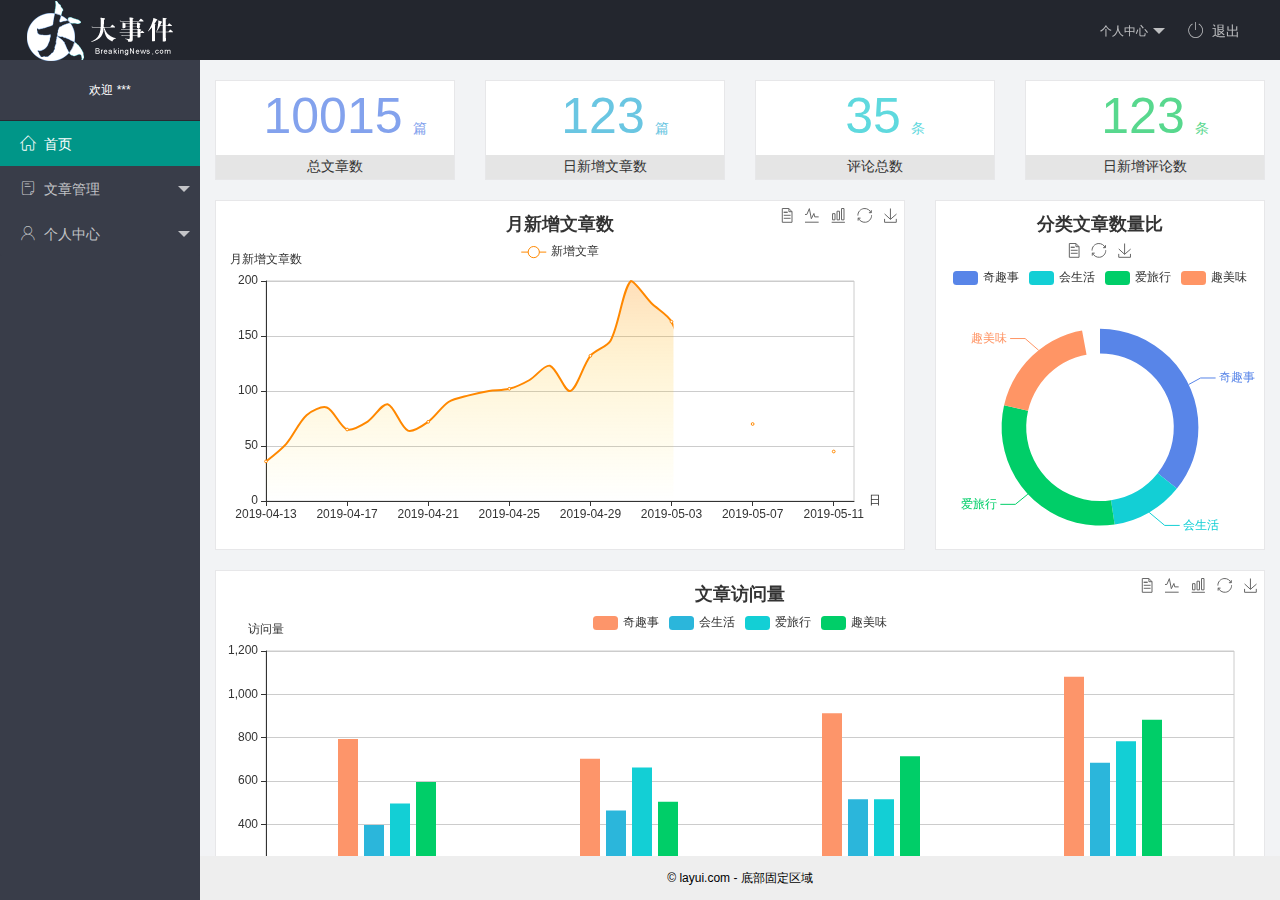
==== commit 766c9250: "完成了个人中心模块,用户头像做了优化" ====
--- a/index.html
+++ b/index.html
@@ -28,9 +28,9 @@
                         个人中心
                     </a>
                     <dl class="layui-nav-child">
-                        <dd><a href="">基本资料</a></dd>
-                        <dd><a href="">更换头像</a></dd>
-                        <dd><a href="">重置密码</a></dd>
+                        <dd><a href="/user/user_info.html" target="fm">基本资料</a></dd>
+                        <dd><a href="/user/user_avatar.html" target="fm">更换头像</a></dd>
+                        <dd><a href="/user/user_pwd.html" target="fm">重置密码</a></dd>
                     </dl>
                 </li>
 
@@ -62,9 +62,9 @@
                     <li class="layui-nav-item">
                         <a href="javascript:;"><span class="iconfont icon-user"></span>个人中心</a>
                         <dl class="layui-nav-child">
-                            <dd><a href="javascript:;"><i class="layui-icon layui-icon-app"></i>基本资料</a></dd>
-                            <dd><a href="javascript:;"><i class="layui-icon layui-icon-app"></i>更换头像</a></dd>
-                            <dd><a href="javascript:;"><i class="layui-icon layui-icon-app"></i>重置密码</a></dd>
+                            <dd><a href="/user/user_info.html" target="fm"><i class="layui-icon layui-icon-app"></i>基本资料</a></dd>
+                            <dd><a href="/user/user_avatar.html" target="fm"><i class="layui-icon layui-icon-app"></i>更换头像</a></dd>
+                            <dd><a href="/user/user_pwd.html" target="fm"><i class="layui-icon layui-icon-app"></i>重置密码</a></dd>
                         </dl>
                     </li>
                 </ul>
--- a/assets/css/index.css
+++ b/assets/css/index.css
@@ -23,6 +23,7 @@
   .layui-nav-img {
       width: 40px;
       height: 40px;
+      display: none;
   }
   .userinfo {
       height: 60px;
@@ -47,5 +48,7 @@
     top: 4px;
     margin-right: 10px;
     color: #fff;
+    display: none;
   }
+  
   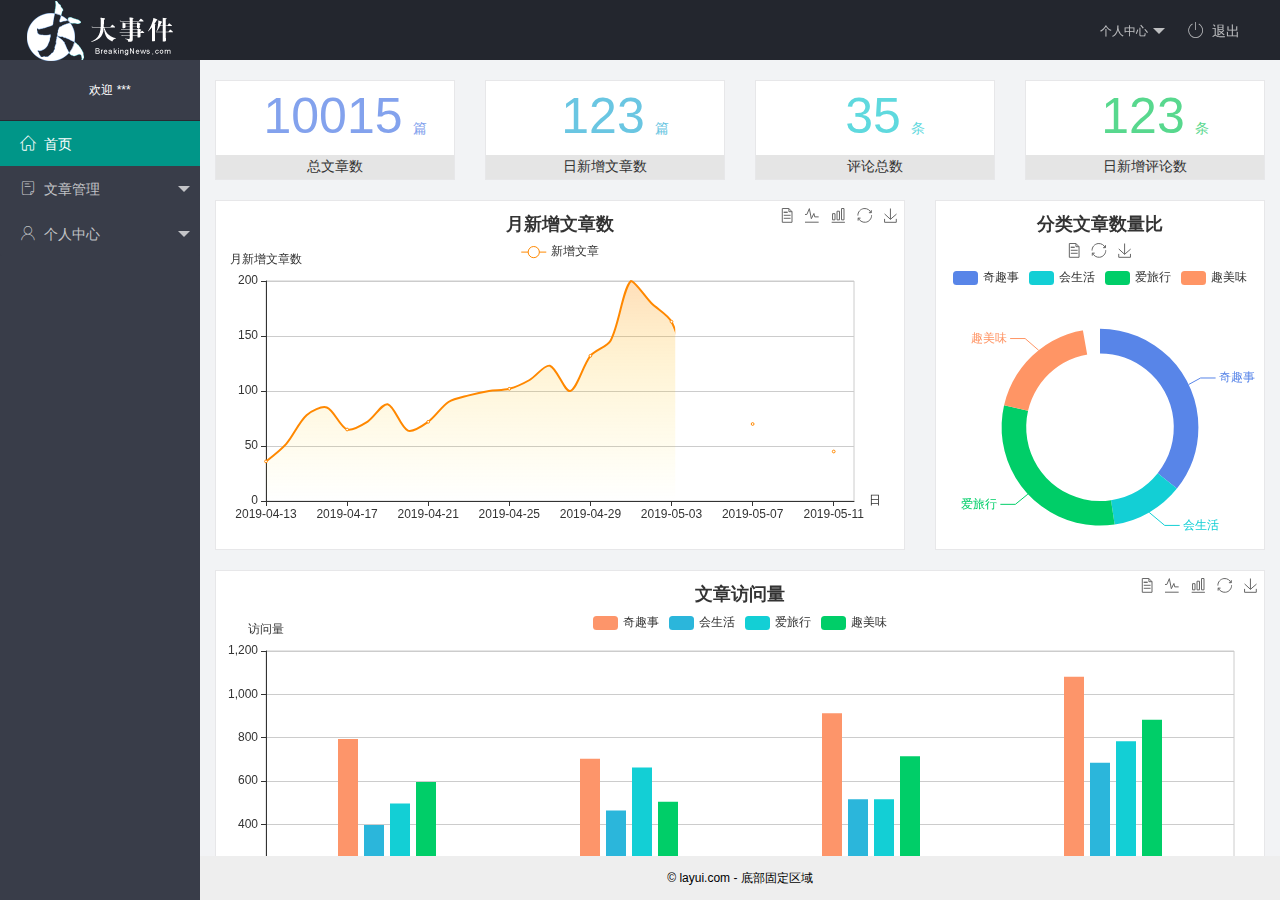
==== commit 87e0cefc: "完成了文章管理相关功能的开发" ====
--- a/index.html
+++ b/index.html
@@ -54,9 +54,9 @@
                     <li class="layui-nav-item">
                         <a class="" href="javascript:;"><span class="iconfont icon-16"></span>文章管理</a>
                         <dl class="layui-nav-child">
-                            <dd><a href="javascript:;"><i class="layui-icon layui-icon-app"></i>文章类别</a></dd>
-                            <dd><a href="javascript:;"><i class="layui-icon layui-icon-app"></i>文章列表</a></dd>
-                            <dd><a href="javascript:;"><i class="layui-icon layui-icon-app"></i>发布文章</a></dd>
+                            <dd><a href="/article/art_cate.html" target="fm"><i class="layui-icon layui-icon-app"></i>文章类别</a></dd>
+                            <dd><a href="/article/art_list.html" target="fm"><i class="layui-icon layui-icon-app"></i>文章列表</a></dd>
+                            <dd><a href="/article/art_pub.html" target="fm"><i class="layui-icon layui-icon-app"></i>发布文章</a></dd>
                         </dl>
                     </li>
                     <li class="layui-nav-item">
